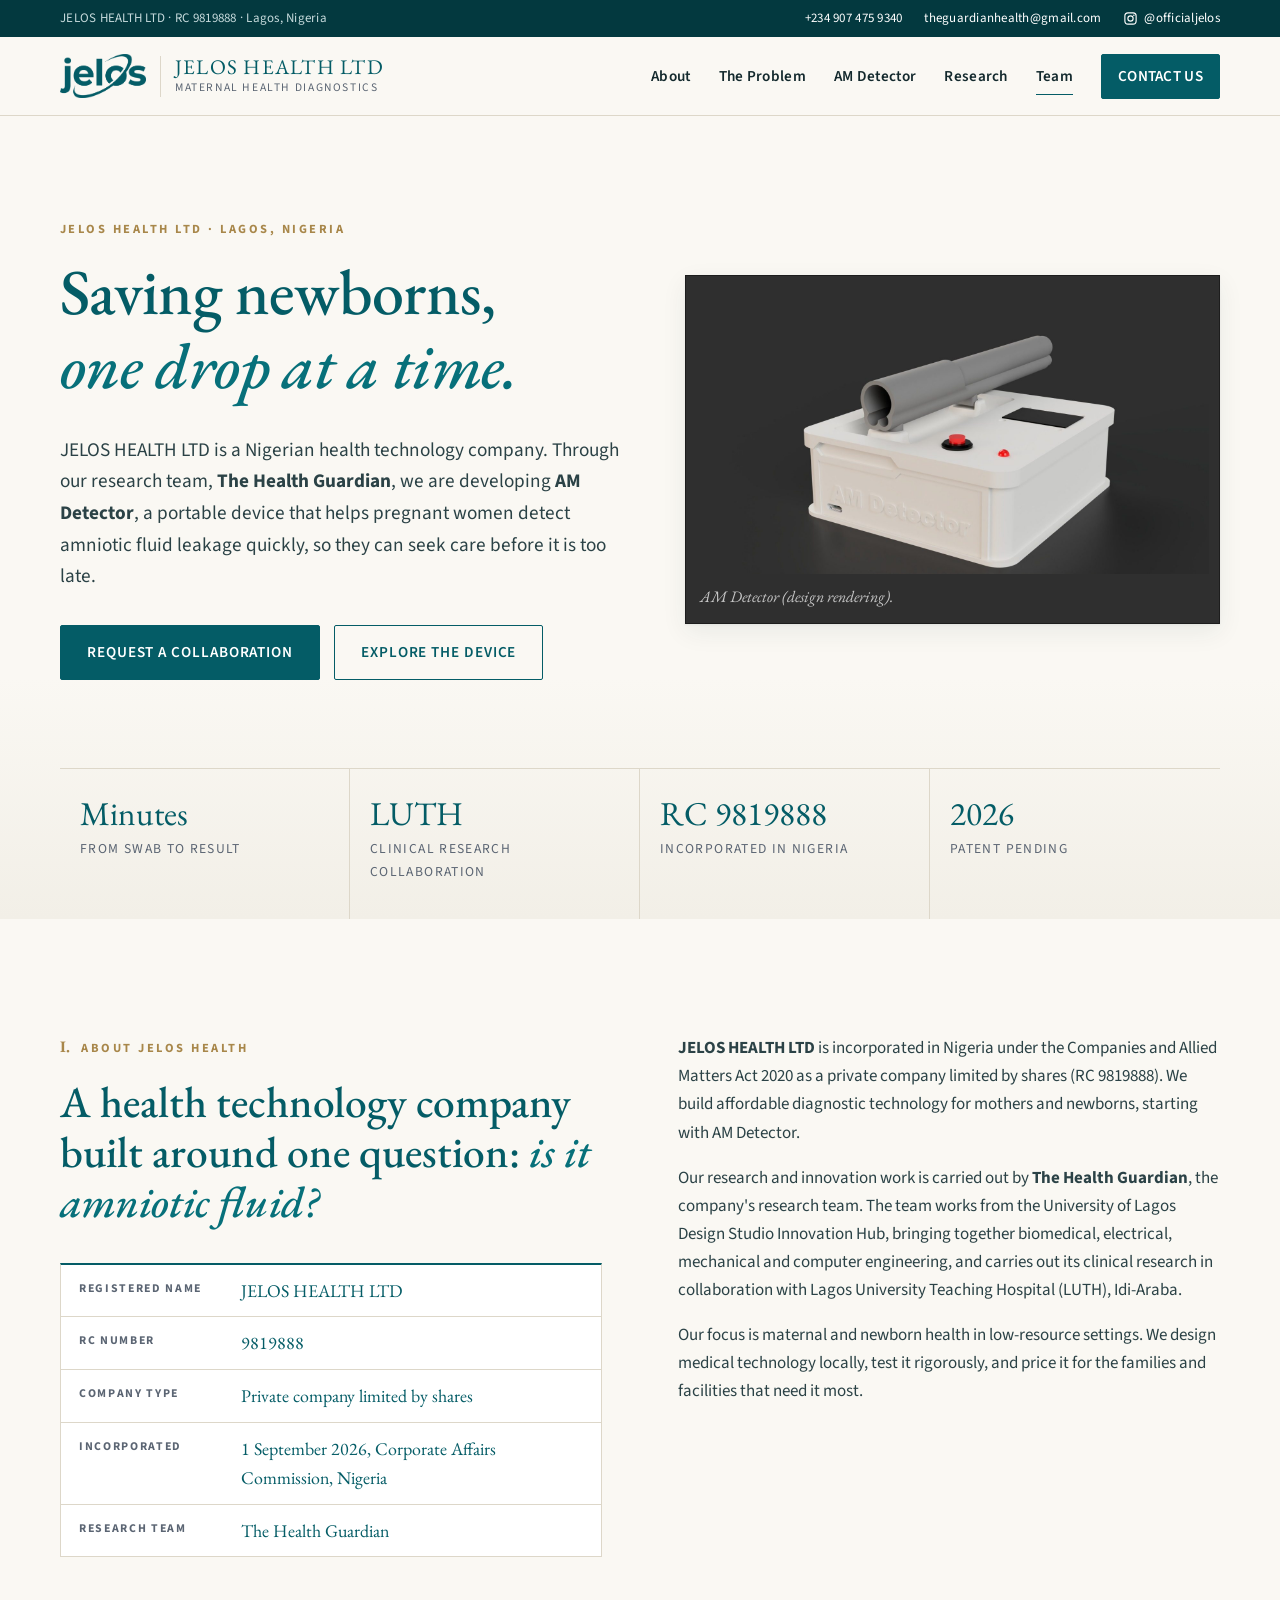
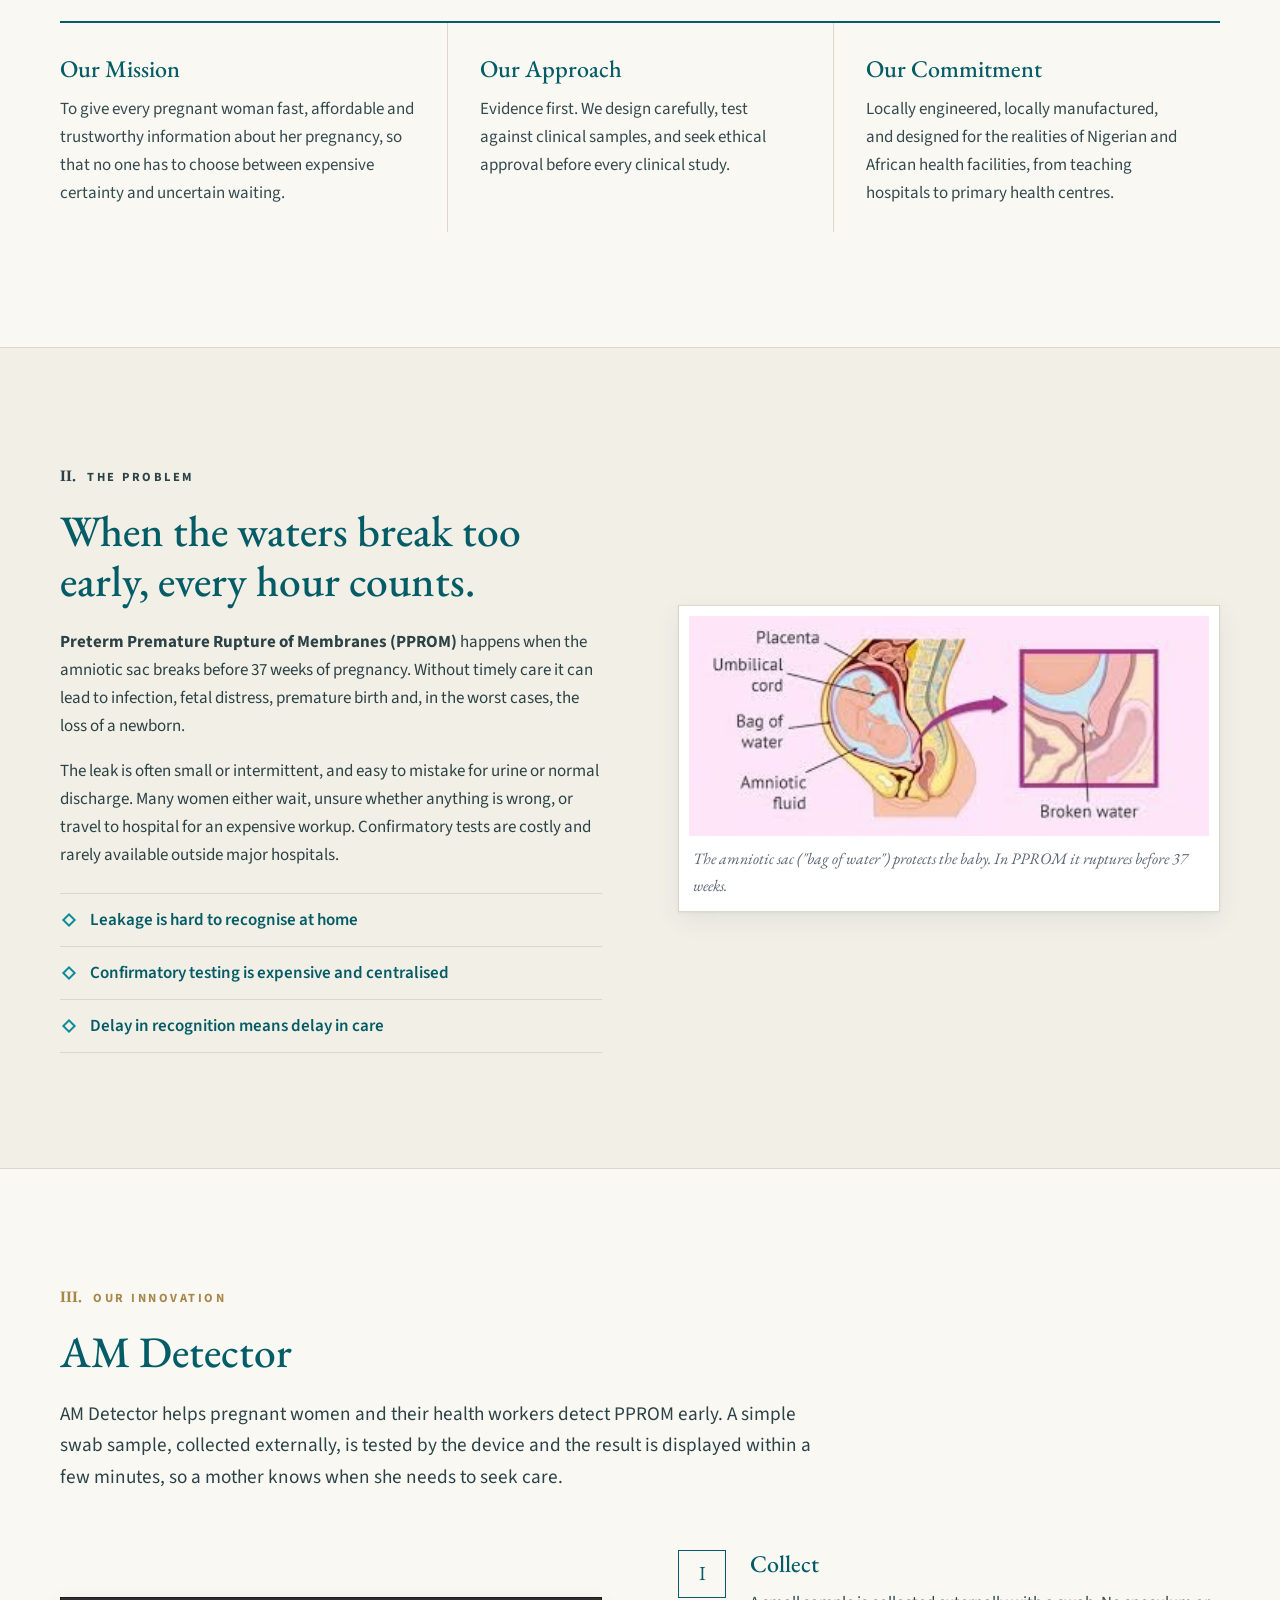
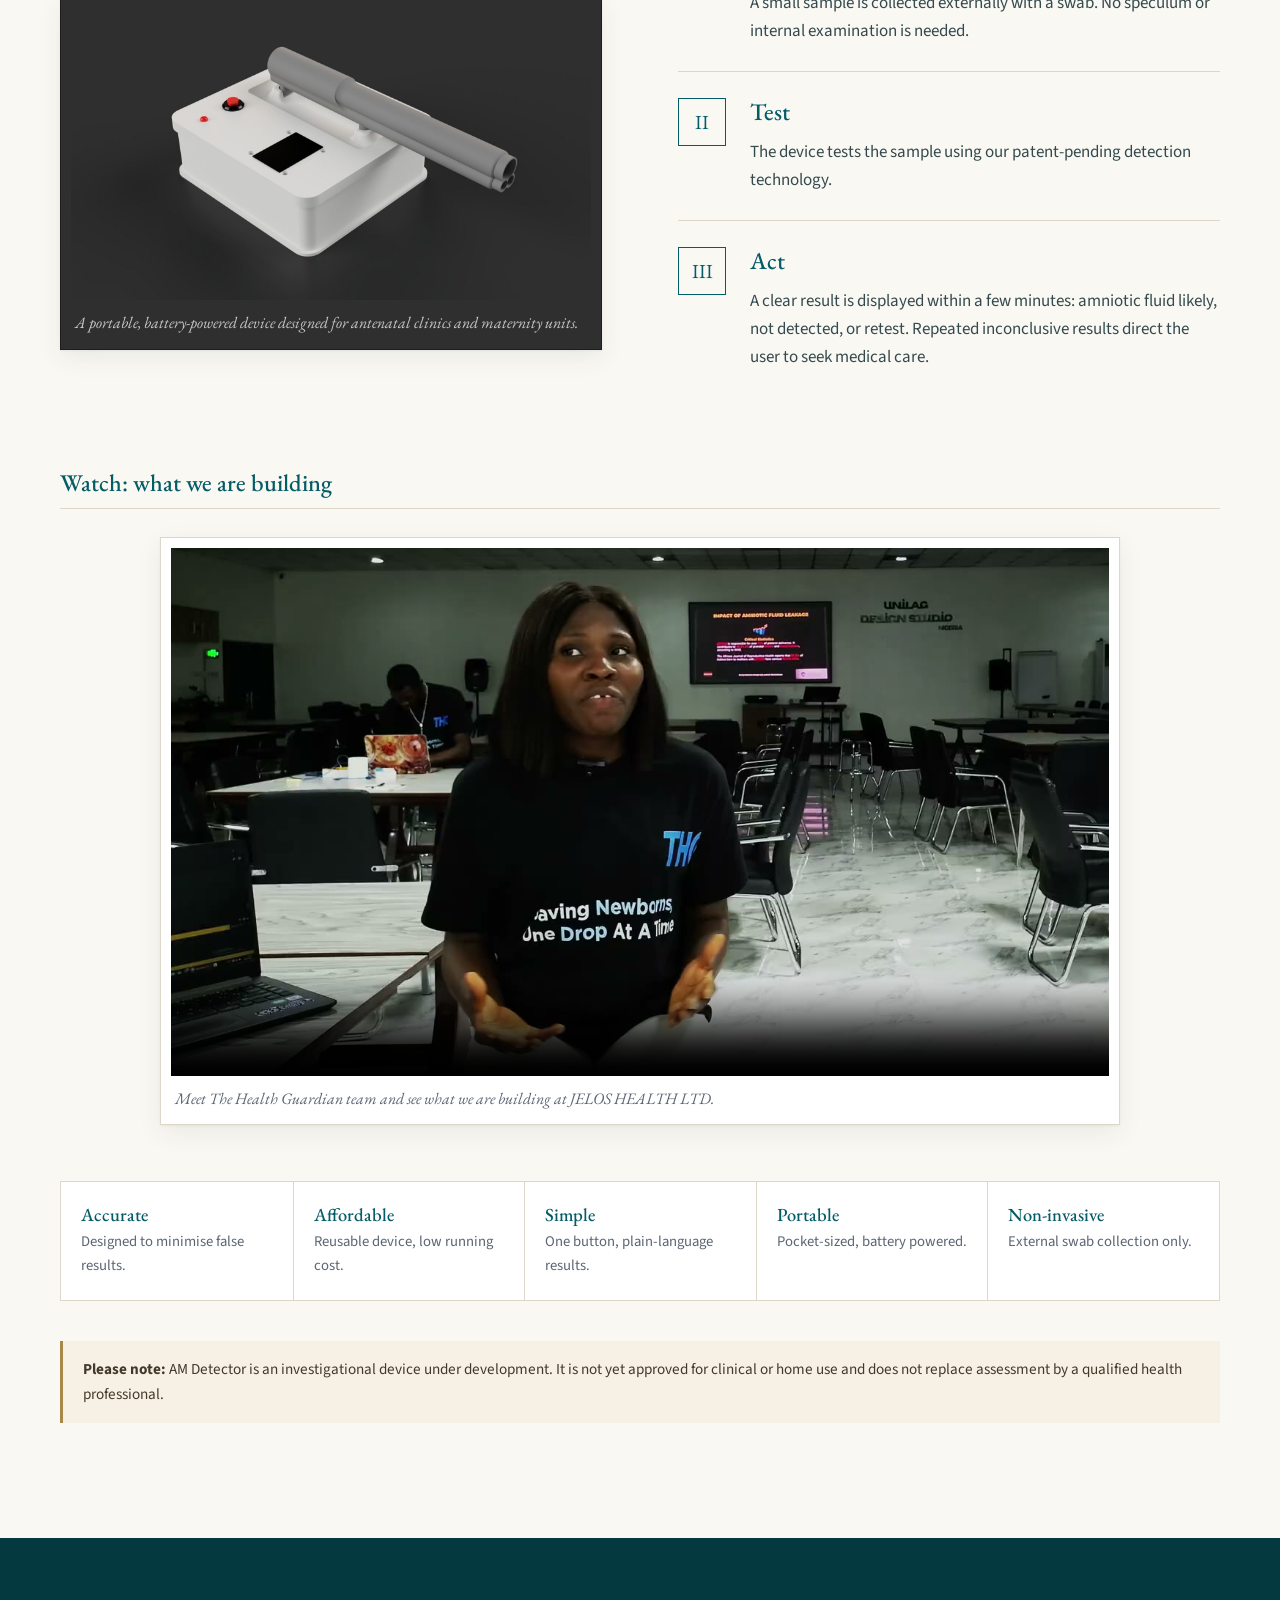
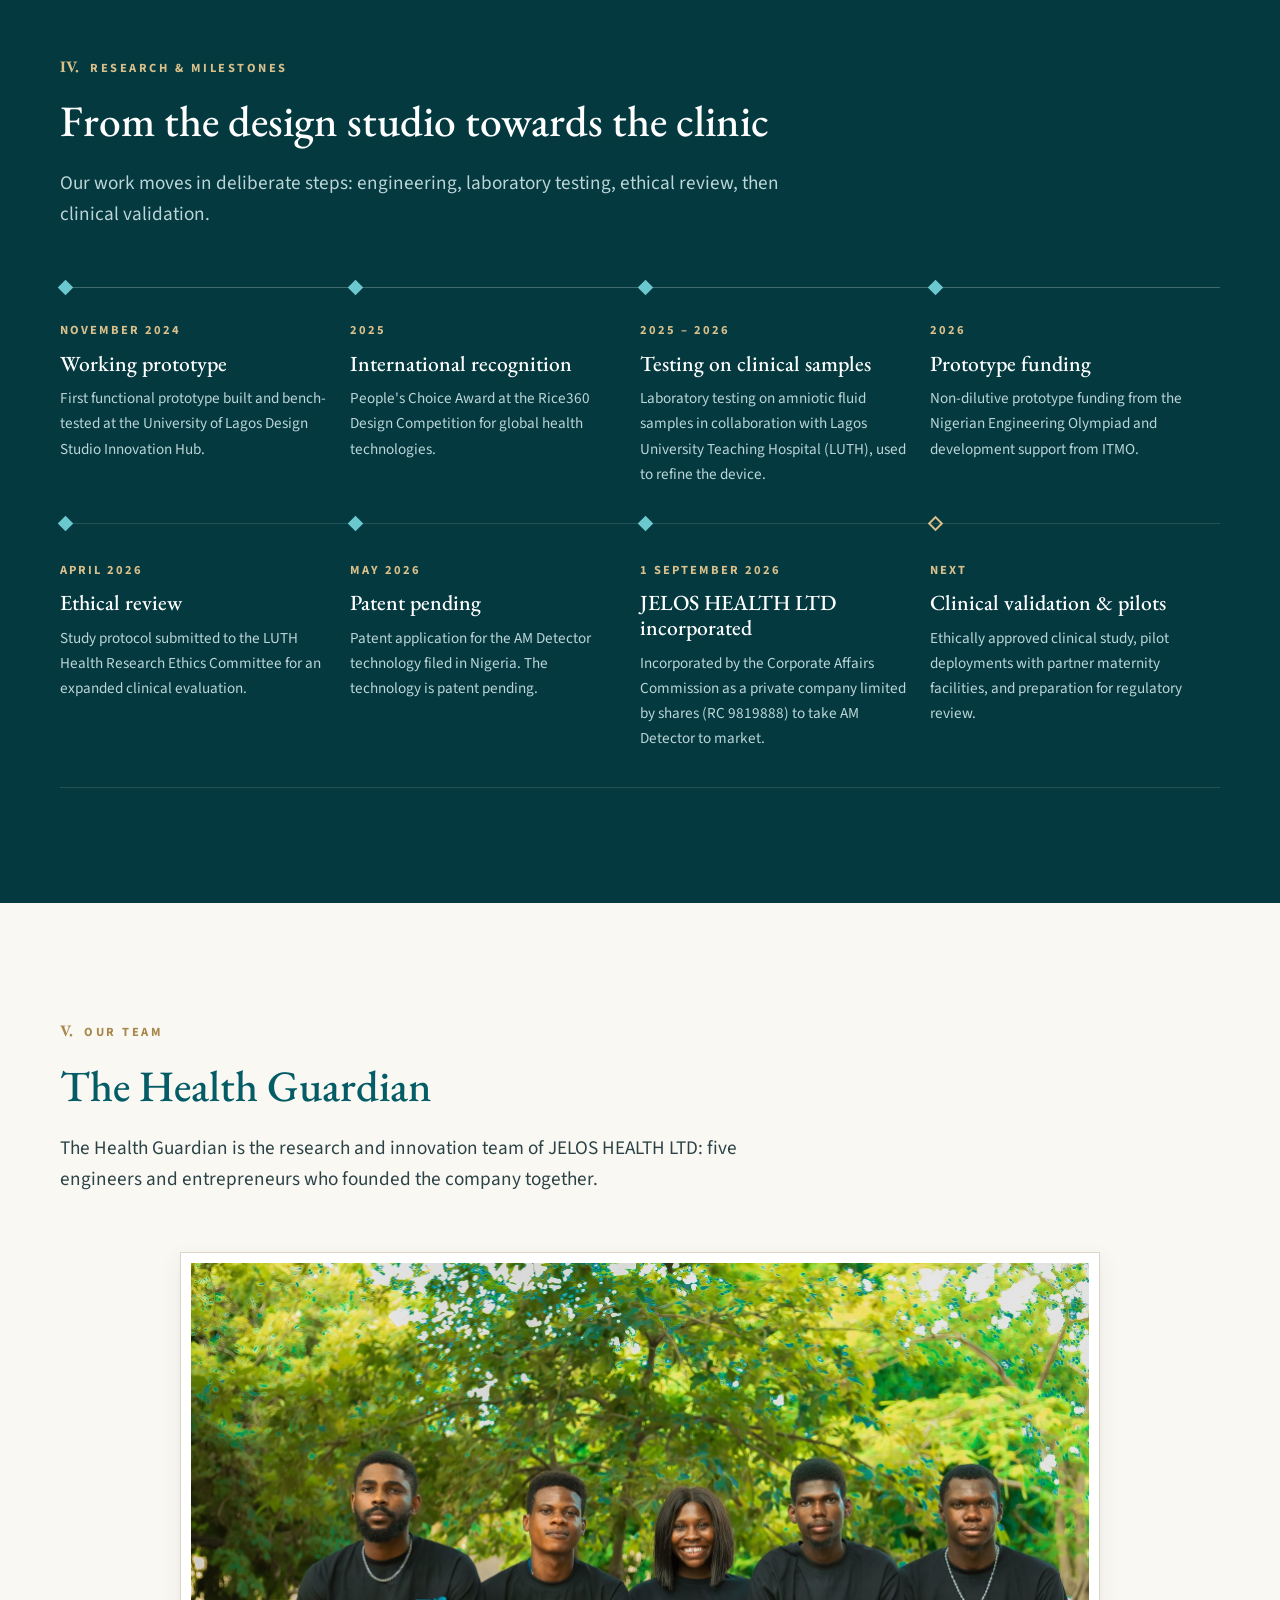
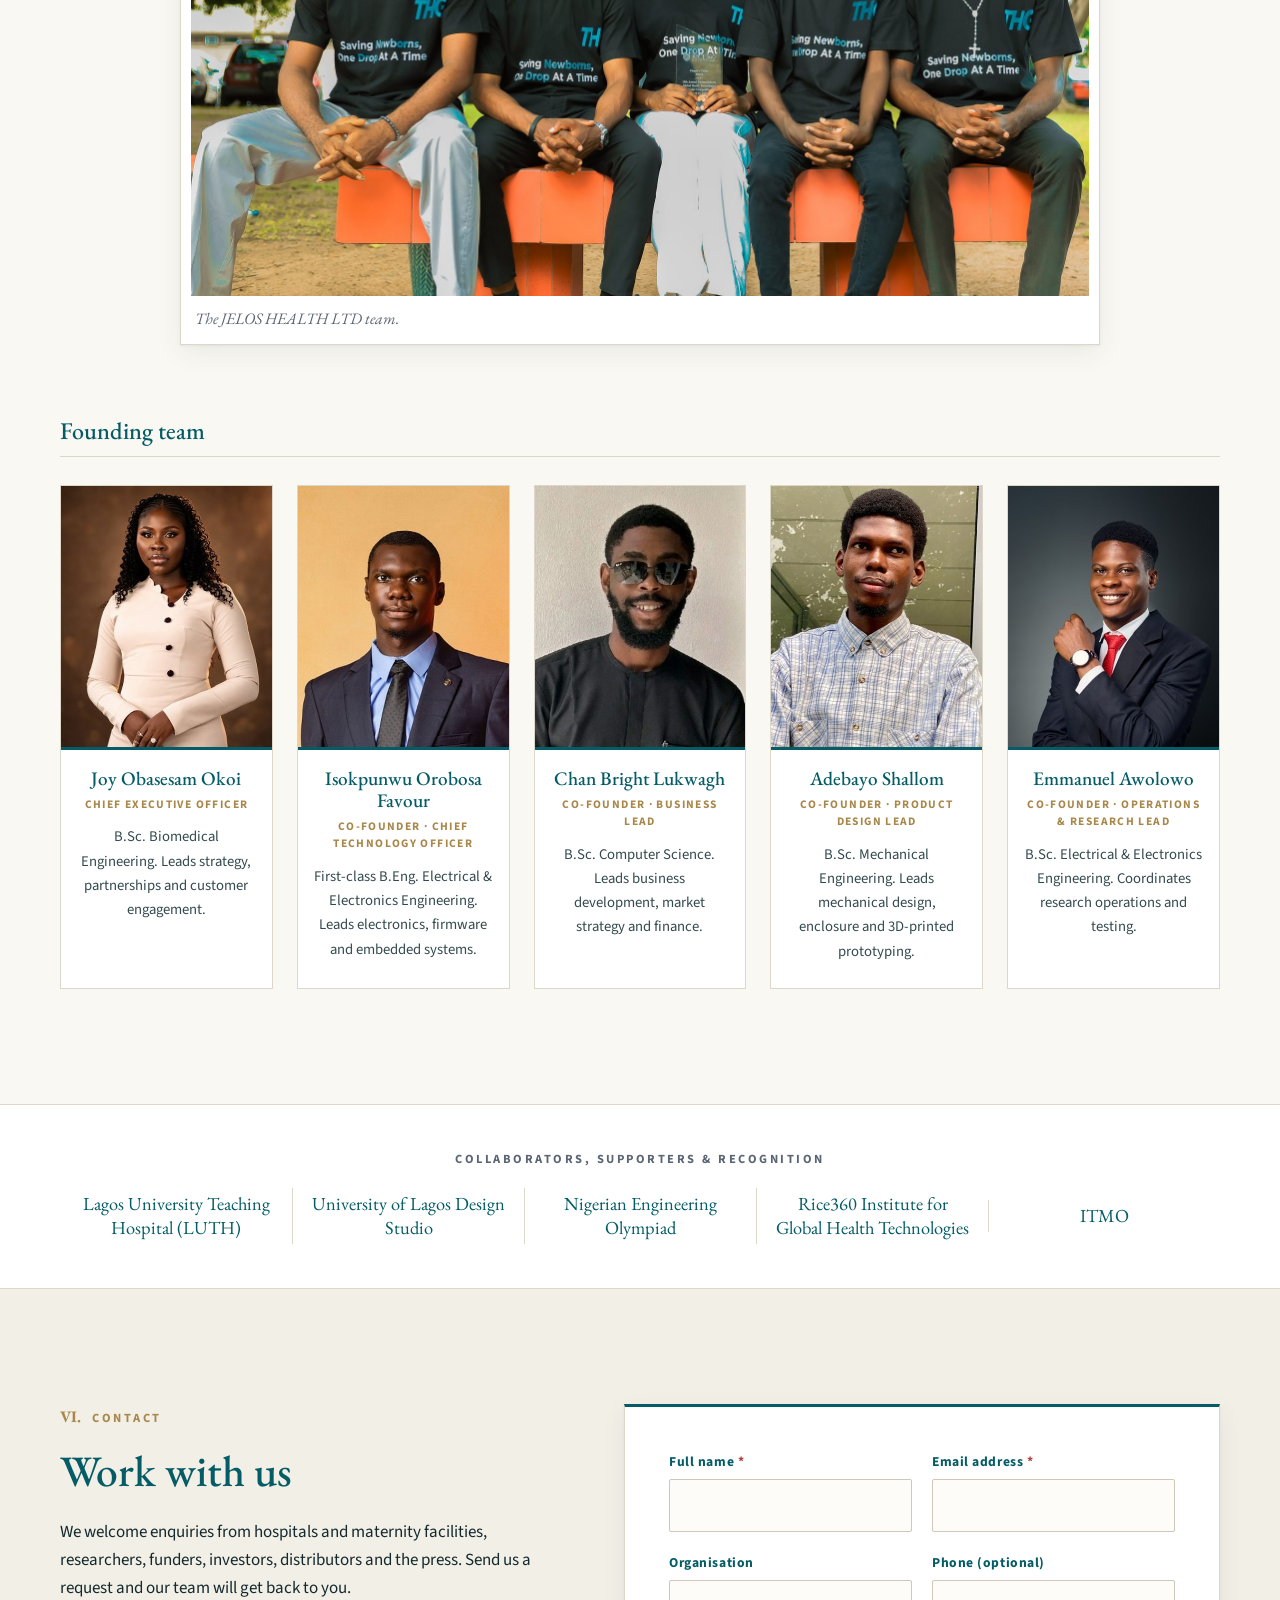
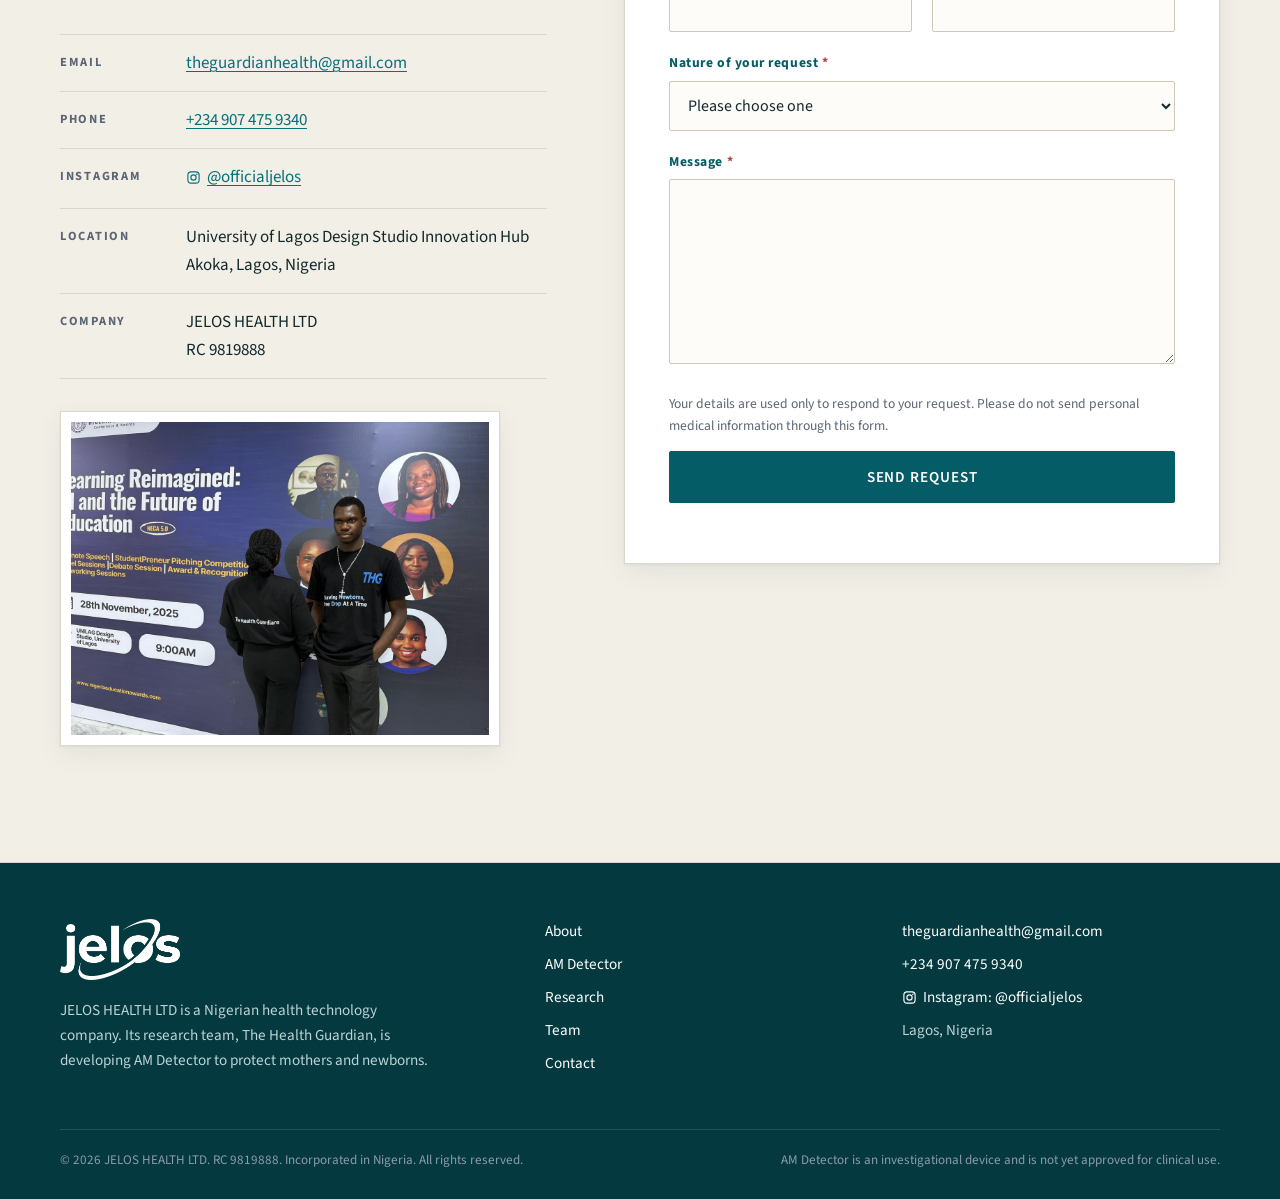
==== index.html @ c3079696 "JELOS HEALTH LTD website" ====
<!DOCTYPE html>
<html lang="en">
<head>
  <meta charset="utf-8">
  <meta name="viewport" content="width=device-width, initial-scale=1">
  <title>JELOS HEALTH LTD | AM Detector: Saving newborns, one drop at a time</title>
  <meta name="description" content="JELOS HEALTH LTD (RC 9819888) is a Nigerian health technology company. Its research team, The Health Guardian, is developing AM Detector, a portable device that helps detect PPROM early.">
  <meta name="theme-color" content="#045c66">
  <link rel="icon" type="image/png" href="assets/favicon.png">
  <link rel="apple-touch-icon" href="assets/favicon.png">

  <meta property="og:type" content="website">
  <meta property="og:site_name" content="JELOS HEALTH LTD">
  <meta property="og:title" content="JELOS HEALTH LTD | AM Detector">
  <meta property="og:description" content="A locally engineered, affordable device that helps detect PPROM early. Saving newborns, one drop at a time.">
  <meta property="og:image" content="assets/og-image.jpg">
  <meta name="twitter:card" content="summary_large_image">
  <link rel="me" href="https://www.instagram.com/officialjelos/">

  <link rel="preconnect" href="https://fonts.googleapis.com">
  <link rel="preconnect" href="https://fonts.gstatic.com" crossorigin>
  <link href="https://fonts.googleapis.com/css2?family=EB+Garamond:ital,wght@0,400;0,500;0,600;1,400&family=Source+Sans+3:wght@400;600;700&display=swap" rel="stylesheet">
  <link rel="stylesheet" href="styles.css">
</head>
<body>
  <a class="skip-link" href="#main">Skip to content</a>

  <div class="topbar">
    <div class="container topbar__inner">
      <span>JELOS HEALTH LTD &middot; RC 9819888 &middot; Lagos, Nigeria</span>
      <span class="topbar__links">
        <a href="tel:+2349074759340">+234 907 475 9340</a>
        <a href="mailto:theguardianhealth@gmail.com">theguardianhealth@gmail.com</a>
        <a class="social" href="https://www.instagram.com/officialjelos/" target="_blank" rel="noopener" aria-label="JELOS HEALTH on Instagram"><svg class="icon" viewBox="0 0 24 24" width="15" height="15" aria-hidden="true" focusable="false"><rect x="3" y="3" width="18" height="18" rx="5" fill="none" stroke="currentColor" stroke-width="1.8"/><circle cx="12" cy="12" r="4.2" fill="none" stroke="currentColor" stroke-width="1.8"/><circle cx="17.4" cy="6.6" r="1.2" fill="currentColor"/></svg><span>@officialjelos</span></a>
      </span>
    </div>
  </div>

  <header class="site-header" id="top">
    <div class="container site-header__inner">
      <a class="brand" href="#top" aria-label="JELOS HEALTH LTD, home">
        <img src="assets/logo-jelos.png" alt="" width="86" height="44">
        <span class="brand__text">
          <span class="brand__name">JELOS HEALTH LTD</span>
          <span class="brand__sub">Maternal Health Diagnostics</span>
        </span>
      </a>
      <button class="nav-toggle" aria-expanded="false" aria-controls="site-nav">
        <span class="nav-toggle__bar"></span><span class="nav-toggle__bar"></span><span class="nav-toggle__bar"></span>
        <span class="visually-hidden">Menu</span>
      </button>
      <nav class="site-nav" id="site-nav" aria-label="Main">
        <a href="#about">About</a>
        <a href="#problem">The Problem</a>
        <a href="#am-detector">AM Detector</a>
        <a href="#research">Research</a>
        <a href="#team">Team</a>
        <a class="btn btn--small" href="#contact">Contact Us</a>
      </nav>
    </div>
  </header>

  <main id="main">
    <!-- Hero -->
    <section class="hero">
      <div class="container hero__inner">
        <div class="hero__text">
          <p class="eyebrow">JELOS HEALTH LTD &middot; Lagos, Nigeria</p>
          <h1>Saving newborns, <em>one drop at a time.</em></h1>
          <p class="lead">JELOS HEALTH LTD is a Nigerian health technology company. Through our research team, <strong>The Health Guardian</strong>, we are developing <strong>AM Detector</strong>, a portable device that helps pregnant women detect amniotic fluid leakage quickly, so they can seek care before it is too late.</p>
          <div class="hero__actions">
            <a class="btn" href="#contact">Request a Collaboration</a>
            <a class="btn btn--ghost" href="#am-detector">Explore the Device</a>
          </div>
        </div>
        <figure class="hero__figure plate">
          <img src="assets/device-front.jpg" alt="Design rendering of the AM Detector device" width="1600" height="900">
          <figcaption>AM Detector (design rendering).</figcaption>
        </figure>
      </div>
      <div class="container">
        <dl class="facts">
          <div><dt>Minutes</dt><dd>From swab to result</dd></div>
          <div><dt>LUTH</dt><dd>Clinical research collaboration</dd></div>
          <div><dt>RC 9819888</dt><dd>Incorporated in Nigeria</dd></div>
          <div><dt>2026</dt><dd>Patent pending</dd></div>
        </dl>
      </div>
    </section>

    <!-- About -->
    <section class="section" id="about">
      <div class="container two-col">
        <div>
          <p class="eyebrow"><span class="num">I.</span> About JELOS HEALTH</p>
          <h2>A health technology company built around one question: <em>is it amniotic fluid?</em></h2>
          <dl class="registration">
            <div><dt>Registered name</dt><dd>JELOS HEALTH LTD</dd></div>
            <div><dt>RC number</dt><dd>9819888</dd></div>
            <div><dt>Company type</dt><dd>Private company limited by shares</dd></div>
            <div><dt>Incorporated</dt><dd>1 September 2026, Corporate Affairs Commission, Nigeria</dd></div>
            <div><dt>Research team</dt><dd>The Health Guardian</dd></div>
          </dl>
        </div>
        <div class="prose">
          <p><strong>JELOS HEALTH LTD</strong> is incorporated in Nigeria under the Companies and Allied Matters Act 2020 as a private company limited by shares (RC 9819888). We build affordable diagnostic technology for mothers and newborns, starting with AM Detector.</p>
          <p>Our research and innovation work is carried out by <strong>The Health Guardian</strong>, the company's research team. The team works from the University of Lagos Design Studio Innovation Hub, bringing together biomedical, electrical, mechanical and computer engineering, and carries out its clinical research in collaboration with Lagos University Teaching Hospital (LUTH), Idi-Araba.</p>
          <p>Our focus is maternal and newborn health in low-resource settings. We design medical technology locally, test it rigorously, and price it for the families and facilities that need it most.</p>
        </div>
      </div>
      <div class="container">
        <div class="pillars">
          <article>
            <h3>Our Mission</h3>
            <p>To give every pregnant woman fast, affordable and trustworthy information about her pregnancy, so that no one has to choose between expensive certainty and uncertain waiting.</p>
          </article>
          <article>
            <h3>Our Approach</h3>
            <p>Evidence first. We design carefully, test against clinical samples, and seek ethical approval before every clinical study.</p>
          </article>
          <article>
            <h3>Our Commitment</h3>
            <p>Locally engineered, locally manufactured, and designed for the realities of Nigerian and African health facilities, from teaching hospitals to primary health centres.</p>
          </article>
        </div>
      </div>
    </section>

    <!-- Problem -->
    <section class="section section--tinted" id="problem">
      <div class="container two-col two-col--center">
        <div class="prose">
          <p class="eyebrow"><span class="num">II.</span> The Problem</p>
          <h2>When the waters break too early, every hour counts.</h2>
          <p><strong>Preterm Premature Rupture of Membranes (PPROM)</strong> happens when the amniotic sac breaks before 37 weeks of pregnancy. Without timely care it can lead to infection, fetal distress, premature birth and, in the worst cases, the loss of a newborn.</p>
          <p>The leak is often small or intermittent, and easy to mistake for urine or normal discharge. Many women either wait, unsure whether anything is wrong, or travel to hospital for an expensive workup. Confirmatory tests are costly and rarely available outside major hospitals.</p>
          <ul class="checklist">
            <li>Leakage is hard to recognise at home</li>
            <li>Confirmatory testing is expensive and centralised</li>
            <li>Delay in recognition means delay in care</li>
          </ul>
        </div>
        <figure class="diagram plate plate--light">
          <img src="assets/pprom-diagram.jpg" alt="Diagram of a pregnancy showing the placenta, umbilical cord, bag of water and amniotic fluid, and a close-up of a broken bag of water" width="344" height="146">
          <figcaption>The amniotic sac ("bag of water") protects the baby. In PPROM it ruptures before 37 weeks.</figcaption>
        </figure>
      </div>
    </section>

    <!-- Solution -->
    <section class="section" id="am-detector">
      <div class="container">
        <div class="section-head">
          <p class="eyebrow"><span class="num">III.</span> Our Innovation</p>
          <h2>AM Detector</h2>
          <p class="lead">AM Detector helps pregnant women and their health workers detect PPROM early. A simple swab sample, collected externally, is tested by the device and the result is displayed within a few minutes, so a mother knows when she needs to seek care.</p>
        </div>

        <div class="two-col two-col--center">
          <figure class="plate">
            <img src="assets/device-angle.jpg" alt="AM Detector device shown from the side" width="1600" height="900" loading="lazy">
            <figcaption>A portable, battery-powered device designed for antenatal clinics and maternity units.</figcaption>
          </figure>
          <ol class="steps">
            <li>
              <h3>Collect</h3>
              <p>A small sample is collected externally with a swab. No speculum or internal examination is needed.</p>
            </li>
            <li>
              <h3>Test</h3>
              <p>The device tests the sample using our patent-pending detection technology.</p>
            </li>
            <li>
              <h3>Act</h3>
              <p>A clear result is displayed within a few minutes: amniotic fluid likely, not detected, or retest. Repeated inconclusive results direct the user to seek medical care.</p>
            </li>
          </ol>
        </div>

        <h3 class="subhead">Watch: what we are building</h3>
        <figure class="video plate plate--light">
          <div class="video__frame">
            <video controls preload="none" playsinline poster="assets/video/am-detector-poster.jpg">
              <source src="assets/video/am-detector.mp4" type="video/mp4">
              Your browser cannot play this video. <a href="assets/video/am-detector.mp4">Download the video</a>.
            </video>
          </div>
          <figcaption>Meet The Health Guardian team and see what we are building at JELOS HEALTH LTD.</figcaption>
        </figure>

        <div class="principles">
          <div><h4>Accurate</h4><p>Designed to minimise false results.</p></div>
          <div><h4>Affordable</h4><p>Reusable device, low running cost.</p></div>
          <div><h4>Simple</h4><p>One button, plain-language results.</p></div>
          <div><h4>Portable</h4><p>Pocket-sized, battery powered.</p></div>
          <div><h4>Non-invasive</h4><p>External swab collection only.</p></div>
        </div>

        <p class="notice"><strong>Please note:</strong> AM Detector is an investigational device under development. It is not yet approved for clinical or home use and does not replace assessment by a qualified health professional.</p>
      </div>
    </section>

    <!-- Research -->
    <section class="section section--brand" id="research">
      <div class="container">
        <div class="section-head section-head--light">
          <p class="eyebrow"><span class="num">IV.</span> Research &amp; Milestones</p>
          <h2>From the design studio towards the clinic</h2>
          <p class="lead">Our work moves in deliberate steps: engineering, laboratory testing, ethical review, then clinical validation.</p>
        </div>
        <ol class="timeline">
          <li>
            <span class="timeline__date">November 2024</span>
            <h3>Working prototype</h3>
            <p>First functional prototype built and bench-tested at the University of Lagos Design Studio Innovation Hub.</p>
          </li>
          <li>
            <span class="timeline__date">2025</span>
            <h3>International recognition</h3>
            <p>People's Choice Award at the Rice360 Design Competition for global health technologies.</p>
          </li>
          <li>
            <span class="timeline__date">2025 &ndash; 2026</span>
            <h3>Testing on clinical samples</h3>
            <p>Laboratory testing on amniotic fluid samples in collaboration with Lagos University Teaching Hospital (LUTH), used to refine the device.</p>
          </li>
          <li>
            <span class="timeline__date">2026</span>
            <h3>Prototype funding</h3>
            <p>Non-dilutive prototype funding from the Nigerian Engineering Olympiad and development support from ITMO.</p>
          </li>
          <li>
            <span class="timeline__date">April 2026</span>
            <h3>Ethical review</h3>
            <p>Study protocol submitted to the LUTH Health Research Ethics Committee for an expanded clinical evaluation.</p>
          </li>
          <li>
            <span class="timeline__date">May 2026</span>
            <h3>Patent pending</h3>
            <p>Patent application for the AM Detector technology filed in Nigeria. The technology is patent pending.</p>
          </li>
          <li>
            <span class="timeline__date">1 September 2026</span>
            <h3>JELOS HEALTH LTD incorporated</h3>
            <p>Incorporated by the Corporate Affairs Commission as a private company limited by shares (RC 9819888) to take AM Detector to market.</p>
          </li>
          <li class="timeline__next">
            <span class="timeline__date">Next</span>
            <h3>Clinical validation &amp; pilots</h3>
            <p>Ethically approved clinical study, pilot deployments with partner maternity facilities, and preparation for regulatory review.</p>
          </li>
        </ol>
      </div>
    </section>

    <!-- Team -->
    <section class="section" id="team">
      <div class="container">
        <div class="section-head">
          <p class="eyebrow"><span class="num">V.</span> Our Team</p>
          <h2>The Health Guardian</h2>
          <p class="lead">The Health Guardian is the research and innovation team of JELOS HEALTH LTD: five engineers and entrepreneurs who founded the company together.</p>
        </div>

        <figure class="team-photo plate plate--light">
          <img src="assets/team.jpg" alt="The five members of the JELOS HEALTH LTD team seated together outdoors in matching team shirts" width="1800" height="1268" loading="lazy">
          <figcaption>The JELOS HEALTH LTD team.</figcaption>
        </figure>

        <h3 class="subhead">Founding team</h3>
        <div class="people">
          <article class="person">
            <img class="person__photo" src="assets/team/joy-okoi.jpg" alt="Portrait of Joy Obasesam Okoi" width="400" height="500" loading="lazy">
            <h4>Joy Obasesam Okoi</h4>
            <p class="person__role">Chief Executive Officer</p>
            <p>B.Sc. Biomedical Engineering. Leads strategy, partnerships and customer engagement.</p>
          </article>
          <article class="person">
            <img class="person__photo" src="assets/team/orobosa-isokpunwu.jpg" alt="Portrait of Isokpunwu Orobosa Favour" width="400" height="500" loading="lazy">
            <h4>Isokpunwu Orobosa Favour</h4>
            <p class="person__role">Co-founder &middot; Chief Technology Officer</p>
            <p>First-class B.Eng. Electrical &amp; Electronics Engineering. Leads electronics, firmware and embedded systems.</p>
          </article>
          <article class="person">
            <img class="person__photo" src="assets/team/chan-lukwagh.jpg" alt="Portrait of Chan Bright Lukwagh" width="400" height="500" loading="lazy">
            <h4>Chan Bright Lukwagh</h4>
            <p class="person__role">Co-founder &middot; Business Lead</p>
            <p>B.Sc. Computer Science. Leads business development, market strategy and finance.</p>
          </article>
          <article class="person">
            <img class="person__photo" src="assets/team/adebayo-shallom.jpg" alt="Portrait of Adebayo Shallom" width="400" height="500" loading="lazy">
            <h4>Adebayo Shallom</h4>
            <p class="person__role">Co-founder &middot; Product Design Lead</p>
            <p>B.Sc. Mechanical Engineering. Leads mechanical design, enclosure and 3D-printed prototyping.</p>
          </article>
          <article class="person">
            <img class="person__photo" src="assets/team/emmanuel-awolowo.jpg" alt="Portrait of Emmanuel Awolowo" width="400" height="500" loading="lazy">
            <h4>Emmanuel Awolowo</h4>
            <p class="person__role">Co-founder &middot; Operations &amp; Research Lead</p>
            <p>B.Sc. Electrical &amp; Electronics Engineering. Coordinates research operations and testing.</p>
          </article>
        </div>
      </div>
    </section>

    <!-- Support -->
    <section class="support" aria-label="Collaborators, supporters and recognition">
      <div class="container">
        <p class="support__label">Collaborators, supporters &amp; recognition</p>
        <ul class="support__list">
          <li>Lagos University Teaching Hospital (LUTH)</li>
          <li>University of Lagos Design Studio</li>
          <li>Nigerian Engineering Olympiad</li>
          <li>Rice360 Institute for Global Health Technologies</li>
          <li>ITMO</li>
        </ul>
      </div>
    </section>

    <!-- Contact -->
    <section class="section section--tinted" id="contact">
      <div class="container contact">
        <div class="contact__intro">
          <p class="eyebrow"><span class="num">VI.</span> Contact</p>
          <h2>Work with us</h2>
          <p>We welcome enquiries from hospitals and maternity facilities, researchers, funders, investors, distributors and the press. Send us a request and our team will get back to you.</p>
          <dl class="contact__details">
            <div>
              <dt>Email</dt>
              <dd><a href="mailto:theguardianhealth@gmail.com">theguardianhealth@gmail.com</a></dd>
            </div>
            <div>
              <dt>Phone</dt>
              <dd><a href="tel:+2349074759340">+234 907 475 9340</a></dd>
            </div>
            <div>
              <dt>Instagram</dt>
              <dd><a class="social" href="https://www.instagram.com/officialjelos/" target="_blank" rel="noopener"><svg class="icon" viewBox="0 0 24 24" width="15" height="15" aria-hidden="true" focusable="false"><rect x="3" y="3" width="18" height="18" rx="5" fill="none" stroke="currentColor" stroke-width="1.8"/><circle cx="12" cy="12" r="4.2" fill="none" stroke="currentColor" stroke-width="1.8"/><circle cx="17.4" cy="6.6" r="1.2" fill="currentColor"/></svg><span>@officialjelos</span></a></dd>
            </div>
            <div>
              <dt>Location</dt>
              <dd>University of Lagos Design Studio Innovation Hub<br>Akoka, Lagos, Nigeria</dd>
            </div>
            <div>
              <dt>Company</dt>
              <dd>JELOS HEALTH LTD<br>RC 9819888</dd>
            </div>
          </dl>
          <figure class="plate plate--light contact__photo">
            <img src="assets/team-event.jpg" alt="Two members of The Health Guardian team at a University of Lagos event" width="1200" height="900" loading="lazy">
          </figure>
        </div>

        <form class="form" id="contact-form" action="https://formsubmit.co/theguardianhealth@gmail.com" method="POST" novalidate>
          <input type="hidden" name="_subject" value="New request from the JELOS HEALTH LTD website">
          <input type="hidden" name="_template" value="table">
          <input type="hidden" name="_next" value="">
          <input type="text" name="_honey" class="visually-hidden" tabindex="-1" autocomplete="off" aria-hidden="true">

          <div class="form__row">
            <div class="field">
              <label for="name">Full name <span aria-hidden="true">*</span></label>
              <input id="name" name="name" type="text" autocomplete="name" required>
            </div>
            <div class="field">
              <label for="email">Email address <span aria-hidden="true">*</span></label>
              <input id="email" name="email" type="email" autocomplete="email" required>
            </div>
          </div>
          <div class="form__row">
            <div class="field">
              <label for="organisation">Organisation</label>
              <input id="organisation" name="organisation" type="text" autocomplete="organization">
            </div>
            <div class="field">
              <label for="phone">Phone (optional)</label>
              <input id="phone" name="phone" type="tel" autocomplete="tel">
            </div>
          </div>
          <div class="field">
            <label for="request_type">Nature of your request <span aria-hidden="true">*</span></label>
            <select id="request_type" name="request_type" required>
              <option value="" selected disabled>Please choose one</option>
              <option>Clinical or research collaboration</option>
              <option>Pilot at a hospital or maternity facility</option>
              <option>Funding, grant or investment</option>
              <option>Distribution or partnership</option>
              <option>Media or speaking request</option>
              <option>General enquiry</option>
            </select>
          </div>
          <div class="field">
            <label for="message">Message <span aria-hidden="true">*</span></label>
            <textarea id="message" name="message" rows="6" required></textarea>
          </div>
          <p class="form__fineprint">Your details are used only to respond to your request. Please do not send personal medical information through this form.</p>
          <button class="btn btn--block" type="submit">Send Request</button>
          <p class="form__status" id="form-status" role="status" aria-live="polite"></p>
        </form>
      </div>
    </section>
  </main>

  <footer class="site-footer">
    <div class="container site-footer__inner">
      <div class="site-footer__brand">
        <img src="assets/logo-jelos-white.png" alt="JELOS HEALTH LTD" width="120" height="61">
        <p>JELOS HEALTH LTD is a Nigerian health technology company. Its research team, The Health Guardian, is developing AM Detector to protect mothers and newborns.</p>
      </div>
      <nav class="site-footer__nav" aria-label="Footer">
        <a href="#about">About</a>
        <a href="#am-detector">AM Detector</a>
        <a href="#research">Research</a>
        <a href="#team">Team</a>
        <a href="#contact">Contact</a>
      </nav>
      <div class="site-footer__contact">
        <a href="mailto:theguardianhealth@gmail.com">theguardianhealth@gmail.com</a>
        <a href="tel:+2349074759340">+234 907 475 9340</a>
        <a class="social" href="https://www.instagram.com/officialjelos/" target="_blank" rel="noopener"><svg class="icon" viewBox="0 0 24 24" width="15" height="15" aria-hidden="true" focusable="false"><rect x="3" y="3" width="18" height="18" rx="5" fill="none" stroke="currentColor" stroke-width="1.8"/><circle cx="12" cy="12" r="4.2" fill="none" stroke="currentColor" stroke-width="1.8"/><circle cx="17.4" cy="6.6" r="1.2" fill="currentColor"/></svg><span>Instagram: @officialjelos</span></a>
        <span>Lagos, Nigeria</span>
      </div>
    </div>
    <div class="container site-footer__legal">
      <span>&copy; <span id="year">2026</span> JELOS HEALTH LTD. RC 9819888. Incorporated in Nigeria. All rights reserved.</span>
      <span>AM Detector is an investigational device and is not yet approved for clinical use.</span>
    </div>
  </footer>

  <script src="main.js" defer></script>
</body>
</html>
---- styles.css ----
/* JELOS HEALTH LTD: classic, professional theme (teal from the official JELOS logo) */
:root {
  --ink: #13292d;
  --brand: #045c66;         /* JELOS logo teal */
  --brand-deep: #03393f;
  --accent: #0e8c97;
  --accent-dark: #07707a;
  --accent-light: #6cc8cf;
  --ivory: #faf8f3;
  --paper: #ffffff;
  --tint: #f2efe7;
  --rule: #ddd7c9;
  --muted: #5b6573;
  --gold: #a8874a;
  --serif: "EB Garamond", Georgia, "Times New Roman", serif;
  --sans: "Source Sans 3", "Segoe UI", Helvetica, Arial, sans-serif;
  --radius: 2px;
  --shadow: 0 1px 2px rgba(3, 57, 63, .06), 0 8px 24px rgba(3, 57, 63, .07);
}

*, *::before, *::after { box-sizing: border-box; }
html { scroll-behavior: smooth; scroll-padding-top: 96px; }
body {
  margin: 0;
  font-family: var(--sans);
  font-size: 1.0625rem;
  line-height: 1.65;
  color: var(--ink);
  background: var(--ivory);
  -webkit-font-smoothing: antialiased;
}
img { max-width: 100%; height: auto; display: block; }
a { color: var(--accent-dark); text-decoration-thickness: 1px; text-underline-offset: 3px; }
a:hover { color: var(--brand); }
h1, h2, h3, h4 { font-family: var(--serif); font-weight: 500; color: var(--brand); line-height: 1.15; margin: 0 0 .5em; }
h1 { font-size: clamp(2.6rem, 5vw, 4rem); letter-spacing: -.01em; }
h2 { font-size: clamp(2rem, 3.4vw, 2.75rem); }
h3 { font-size: 1.5rem; }
h4 { font-size: 1.25rem; }
h1 em, h2 em { color: var(--accent-dark); font-style: italic; }
p { margin: 0 0 1em; }

.container { width: min(1160px, 100% - 48px); margin-inline: auto; }
.visually-hidden { position: absolute !important; width: 1px; height: 1px; overflow: hidden; clip: rect(0 0 0 0); white-space: nowrap; }
.skip-link { position: absolute; left: -999px; top: 8px; background: var(--brand); color: #fff; padding: 8px 14px; z-index: 100; }
.skip-link:focus { left: 8px; }
:focus-visible { outline: 2px solid var(--accent); outline-offset: 3px; }

.social { display: inline-flex; align-items: center; gap: 6px; }
.icon { flex: none; }

/* Top bar & header */
.topbar { background: var(--brand-deep); color: #c6dadc; font-size: .8125rem; letter-spacing: .02em; }
.topbar__inner { display: flex; justify-content: space-between; gap: 16px; padding: 8px 0; }
.topbar a { color: #fff; text-decoration: none; }
.topbar__links { display: flex; gap: 22px; }
.topbar a:hover { text-decoration: underline; color: #fff; }

.site-header { position: sticky; top: 0; z-index: 50; background: rgba(250, 248, 243, .97); border-bottom: 1px solid var(--rule); transition: box-shadow .2s; }
.site-header.is-scrolled { box-shadow: 0 4px 18px rgba(3, 57, 63, .08); }
.site-header__inner { display: flex; align-items: center; justify-content: space-between; min-height: 78px; gap: 24px; }
.brand { display: flex; align-items: center; gap: 14px; text-decoration: none; }
.brand img { height: 44px; width: auto; }
.brand__text { display: flex; flex-direction: column; border-left: 1px solid var(--rule); padding-left: 14px; }
.brand__name { font-family: var(--serif); font-size: 1.3rem; letter-spacing: .06em; color: var(--brand); line-height: 1.1; }
.brand__sub { font-size: .72rem; letter-spacing: .14em; text-transform: uppercase; color: var(--muted); }

.site-nav { display: flex; align-items: center; gap: 28px; }
.site-nav a { color: var(--ink); text-decoration: none; font-size: .95rem; font-weight: 600; letter-spacing: .02em; position: relative; }
.site-nav a:not(.btn)::after { content: ""; position: absolute; left: 0; right: 0; bottom: -6px; height: 1px; background: var(--brand); transform: scaleX(0); transition: transform .2s; }
.site-nav a:not(.btn):hover::after, .site-nav a.is-active::after { transform: scaleX(1); }
.nav-toggle { display: none; background: none; border: 1px solid var(--rule); padding: 10px 9px; cursor: pointer; }
.nav-toggle__bar { display: block; width: 22px; height: 2px; background: var(--brand); margin: 4px 0; }

/* Buttons */
.btn {
  display: inline-block; font-family: var(--sans); font-weight: 600; font-size: .95rem; letter-spacing: .06em; text-transform: uppercase;
  color: #fff !important; background: var(--brand); border: 1px solid var(--brand); border-radius: var(--radius);
  padding: 14px 26px; text-decoration: none; cursor: pointer; transition: background .2s, color .2s, border-color .2s;
}
.btn:hover { background: var(--accent-dark); border-color: var(--accent-dark); }
.btn--ghost { background: transparent; color: var(--brand) !important; }
.btn--ghost:hover { background: var(--brand); color: #fff !important; border-color: var(--brand); }
.btn--small { padding: 9px 16px; font-size: .8rem; }
.btn--block { width: 100%; }
.btn[disabled] { opacity: .6; cursor: progress; }

/* Shared */
.eyebrow { font-size: .78rem; font-weight: 700; letter-spacing: .2em; text-transform: uppercase; color: var(--gold); margin-bottom: 1rem; }
.eyebrow .num { font-family: var(--serif); font-size: 1rem; letter-spacing: 0; margin-right: 6px; }
.lead { font-size: 1.2rem; color: #2b4246; }
.section { padding: clamp(72px, 9vw, 120px) 0; }
.section--tinted { background: var(--tint); border-block: 1px solid var(--rule); }
.section-head { max-width: 760px; margin-bottom: 56px; }
.subhead { margin: 72px 0 28px; padding-bottom: 12px; border-bottom: 1px solid var(--rule); }
.two-col { display: grid; grid-template-columns: 1fr 1fr; gap: clamp(32px, 6vw, 80px); align-items: start; }
.two-col--center { align-items: center; }
.prose p { color: #2b4246; }

.plate { margin: 0; background: #2f2f2f; padding: 10px; border: 1px solid #1d1d1d; box-shadow: var(--shadow); }
.plate--light { background: var(--paper); border-color: var(--rule); }
.plate figcaption { font-size: .85rem; color: #c7c7c7; padding: 10px 4px 2px; font-style: italic; font-family: var(--serif); font-size: 1rem; }
.plate--light figcaption { color: var(--muted); }

/* Hero */
.hero { padding: clamp(56px, 8vw, 104px) 0 0; background: linear-gradient(180deg, var(--ivory) 0%, var(--ivory) 70%, var(--tint) 100%); }
.hero__inner { display: grid; grid-template-columns: 1.05fr 1fr; gap: clamp(32px, 5vw, 72px); align-items: center; }
.hero h1 em { display: block; }
.hero__actions { display: flex; flex-wrap: wrap; gap: 14px; margin-top: 32px; }
.facts { display: grid; grid-template-columns: repeat(4, 1fr); margin: clamp(56px, 7vw, 88px) 0 0; border-top: 1px solid var(--rule); }
.facts > div { padding: 28px 20px 36px; border-right: 1px solid var(--rule); }
.facts > div:last-child { border-right: 0; }
.facts dt { font-family: var(--serif); font-size: clamp(1.6rem, 2.6vw, 2.4rem); white-space: nowrap; color: var(--brand); line-height: 1; }
.facts dd { margin: 8px 0 0; font-size: .85rem; letter-spacing: .1em; text-transform: uppercase; color: var(--muted); }

/* About */
.pillars { display: grid; grid-template-columns: repeat(3, 1fr); gap: 0; margin-top: 64px; border-top: 2px solid var(--brand); }
.pillars article { padding: 32px 32px 8px 0; }
.pillars article + article { padding-left: 32px; border-left: 1px solid var(--rule); }
.pillars p { color: #344a4e; }

.registration { margin: 36px 0 0; border-top: 2px solid var(--brand); background: var(--paper); border-inline: 1px solid var(--rule); border-bottom: 1px solid var(--rule); }
.registration > div { display: grid; grid-template-columns: 150px 1fr; gap: 12px; padding: 11px 18px; border-bottom: 1px solid var(--rule); }
.registration > div:last-child { border-bottom: 0; }
.registration dt { font-size: .74rem; font-weight: 700; letter-spacing: .14em; text-transform: uppercase; color: var(--muted); padding-top: 3px; }
.registration dd { margin: 0; font-family: var(--serif); font-size: 1.12rem; color: var(--brand); }

/* Problem */
.checklist { list-style: none; padding: 0; margin: 24px 0 0; border-top: 1px solid var(--rule); }
.checklist li { padding: 12px 0 12px 30px; border-bottom: 1px solid var(--rule); position: relative; font-weight: 600; color: var(--brand); }
.checklist li::before { content: ""; position: absolute; left: 4px; top: 50%; width: 10px; height: 10px; border: 2px solid var(--accent); transform: translateY(-50%) rotate(45deg); }
.diagram img { width: 100%; image-rendering: auto; }

/* Solution */
.steps { list-style: none; counter-reset: step; padding: 0; margin: 0; }
.steps li { counter-increment: step; position: relative; padding: 0 0 26px 72px; }
.steps li + li { padding-top: 26px; border-top: 1px solid var(--rule); }
.steps li::before {
  content: counter(step, upper-roman); position: absolute; left: 0; top: 0;
  width: 48px; height: 48px; display: grid; place-items: center; border: 1px solid var(--brand);
  font-family: var(--serif); font-size: 1.25rem; color: var(--brand);
}
.steps li + li::before { top: 26px; }
.steps p { margin: 0; color: #344a4e; }


.principles { display: grid; grid-template-columns: repeat(5, 1fr); margin-top: 56px; border: 1px solid var(--rule); background: var(--paper); }
.principles > div { padding: 22px 20px; }
.principles > div + div { border-left: 1px solid var(--rule); }
.principles h4 { font-size: 1.15rem; margin-bottom: 4px; }
.principles p { margin: 0; font-size: .92rem; color: var(--muted); }

.notice { margin: 40px 0 0; padding: 16px 20px; border-left: 3px solid var(--gold); background: #f6f1e4; font-size: .95rem; color: #43392a; }

.video { max-width: 960px; margin: 0 auto; }
.video__frame { position: relative; aspect-ratio: 16 / 9; background: #111; }
.video__frame video { position: absolute; inset: 0; width: 100%; height: 100%; background: #000; object-fit: contain; }

/* Research (deep teal) */
.section--brand { background: var(--brand-deep); color: #d3e4e5; }
.section-head--light h2 { color: #fff; }
.section-head--light .lead { color: #bcd5d7; }
.section--brand .eyebrow { color: #d9bf8a; }
.timeline { list-style: none; margin: 0; padding: 0; display: grid; grid-template-columns: repeat(4, 1fr); gap: 0; border-top: 1px solid rgba(255, 255, 255, .25); }
.timeline li { position: relative; padding: 32px 24px 36px 0; border-bottom: 1px solid rgba(255, 255, 255, .12); }
.timeline li::before { content: ""; position: absolute; top: -6px; left: 0; width: 11px; height: 11px; background: var(--accent-light); transform: rotate(45deg); }
.timeline li:nth-child(n+5) { padding-top: 36px; }
.timeline h3 { color: #fff; font-size: 1.35rem; }
.timeline p { margin: 0; font-size: .95rem; color: #bcd5d7; }
.timeline__date { display: block; font-size: .78rem; font-weight: 700; letter-spacing: .16em; text-transform: uppercase; color: #d9bf8a; margin-bottom: 10px; }
.timeline__next::before { background: transparent !important; border: 2px solid #d9bf8a; }

/* Team */
.team-photo { max-width: 920px; margin: 0 auto; }
.people { display: grid; grid-template-columns: repeat(5, 1fr); gap: 24px; }
.person { background: var(--paper); border: 1px solid var(--rule); padding: 0 0 24px; text-align: center; overflow: hidden; }
.person__photo { width: 100%; aspect-ratio: 4 / 5; object-fit: cover; border-bottom: 3px solid var(--brand); margin-bottom: 18px; background: var(--tint); }
.person h4, .person p { padding-inline: 16px; }
.person h4 { font-size: 1.2rem; margin-bottom: 6px; }
.person__role { font-size: .72rem; line-height: 1.5; font-weight: 700; letter-spacing: .12em; text-transform: uppercase; color: var(--gold); margin-bottom: 12px; }
.person p:last-child { font-size: .92rem; color: #344a4e; margin: 0; }

/* Support strip */
.support { padding: 44px 0; background: var(--paper); border-top: 1px solid var(--rule); }
.support__label { text-align: center; font-size: .78rem; font-weight: 700; letter-spacing: .2em; text-transform: uppercase; color: var(--muted); margin-bottom: 18px; }
.support__list { list-style: none; margin: 0 auto; padding: 0; display: grid; grid-template-columns: repeat(5, 1fr); align-items: center; row-gap: 18px; }
.support__list li { font-family: var(--serif); font-size: 1.15rem; line-height: 1.3; color: var(--brand); padding: 4px 18px; text-align: center; }
.support__list li + li { border-left: 1px solid var(--rule); }

/* Contact */
.contact { display: grid; grid-template-columns: .9fr 1.1fr; gap: clamp(32px, 6vw, 80px); align-items: start; }
.contact__details { margin: 32px 0; border-top: 1px solid var(--rule); }
.contact__details > div { display: grid; grid-template-columns: 110px 1fr; gap: 16px; padding: 14px 0; border-bottom: 1px solid var(--rule); }
.contact__details dt { font-size: .78rem; font-weight: 700; letter-spacing: .14em; text-transform: uppercase; color: var(--muted); padding-top: 3px; }
.contact__details dd { margin: 0; }
.contact__photo { max-width: 440px; }

.form { background: var(--paper); border: 1px solid var(--rule); border-top: 3px solid var(--brand); padding: clamp(24px, 4vw, 44px); box-shadow: var(--shadow); }
.form__row { display: grid; grid-template-columns: 1fr 1fr; gap: 20px; }
.field { margin-bottom: 20px; }
.field label { display: block; font-size: .85rem; font-weight: 700; letter-spacing: .04em; color: var(--brand); margin-bottom: 6px; }
.field label span { color: #b0413e; }
.field input, .field select, .field textarea {
  width: 100%; font: inherit; font-size: 1rem; color: var(--ink); background: #fdfcf9;
  border: 1px solid #cfc8b8; border-radius: var(--radius); padding: 12px 14px; transition: border-color .15s, box-shadow .15s;
}
.field textarea { resize: vertical; min-height: 140px; }
.field input:focus, .field select:focus, .field textarea:focus { outline: none; border-color: var(--accent); box-shadow: 0 0 0 3px rgba(14, 140, 151, .2); }
.field.has-error input, .field.has-error select, .field.has-error textarea { border-color: #b0413e; }
.field__error { display: block; font-size: .82rem; color: #b0413e; margin-top: 4px; }
.form__fineprint { font-size: .85rem; color: var(--muted); }
.form__status { margin: 16px 0 0; font-size: .98rem; }
.form__status.is-success { padding: 14px 16px; background: #edf6ee; border-left: 3px solid #3f8a4f; color: #23502d; }
.form__status.is-error { padding: 14px 16px; background: #fbefee; border-left: 3px solid #b0413e; color: #6d2523; }

/* Footer */
.site-footer { background: var(--brand-deep); color: #bcd3d5; font-size: .95rem; }
.site-footer__inner { display: grid; grid-template-columns: 1.4fr 1fr 1fr; gap: 40px; padding: 56px 0 40px; }
.site-footer__brand img { width: 120px; height: auto; margin-bottom: 18px; }
.site-footer__brand p { max-width: 380px; }
.site-footer__nav { display: flex; flex-direction: column; gap: 8px; }
.site-footer a { color: #fff; text-decoration: none; }
.site-footer a:hover { text-decoration: underline; color: #fff; }
.site-footer__contact { display: flex; flex-direction: column; gap: 8px; }
.site-footer__legal { display: flex; justify-content: space-between; flex-wrap: wrap; gap: 8px 24px; padding: 20px 0 28px; border-top: 1px solid rgba(255, 255, 255, .12); font-size: .82rem; color: #8d9bab; }

/* Responsive */
@media (max-width: 1080px) {
  .people { grid-template-columns: repeat(3, 1fr); }
  .principles { grid-template-columns: repeat(3, 1fr); }
  .principles > div:nth-child(4) { border-left: 0; }
  .principles > div:nth-child(n+4) { border-top: 1px solid var(--rule); }
  .timeline { grid-template-columns: repeat(2, 1fr); }
  .support__list { grid-template-columns: repeat(3, 1fr); }
  .support__list li:nth-child(4) { border-left: 0; }
  .timeline li:nth-child(n+3) { padding-top: 36px; }
}
@media (max-width: 900px) {
  .nav-toggle { display: block; }
  .site-nav {
    position: absolute; left: 0; right: 0; top: 100%; flex-direction: column; align-items: stretch; gap: 0;
    background: var(--ivory); border-bottom: 1px solid var(--rule); padding: 8px 24px 20px; display: none;
  }
  .site-nav.is-open { display: flex; }
  .site-nav a { padding: 14px 0; border-bottom: 1px solid var(--rule); }
  .site-nav a::after { display: none; }
  .site-nav .btn { margin-top: 16px; text-align: center; border-bottom: 0; }
  .hero__inner, .two-col, .contact { grid-template-columns: 1fr; }
  .facts { grid-template-columns: repeat(2, 1fr); }
  .facts > div:nth-child(2) { border-right: 0; }
  .facts > div:nth-child(n+3) { border-top: 1px solid var(--rule); }
  .pillars { grid-template-columns: 1fr; }
  .pillars article + article { padding-left: 0; border-left: 0; border-top: 1px solid var(--rule); }
  .site-footer__inner { grid-template-columns: 1fr; }
  .diagram { max-width: 520px; }
}
@media (max-width: 640px) {
  body { font-size: 1rem; }
  .topbar__inner > span:first-child { display: none; }
  .topbar__links { gap: 14px; font-size: .78rem; }
  .topbar .social span { display: none; }
  .topbar__inner { justify-content: center; }
  .brand__sub { display: none; }
  .brand img { height: 36px; }
  .brand__name { font-size: 1.05rem; }
  .principles, .timeline, .form__row, .support__list { grid-template-columns: 1fr; }
  .people { grid-template-columns: repeat(2, 1fr); gap: 14px; }
  .person:last-child:nth-child(odd) { grid-column: 1 / -1; justify-self: center; width: calc(50% - 7px); }
  .person h4, .person p { padding-inline: 10px; }
  .registration > div { grid-template-columns: 1fr; gap: 0; }
  .principles > div + div { border-left: 0; border-top: 1px solid var(--rule); }
  .timeline li { padding-top: 32px !important; }
  .support__list li + li { border-left: 0; border-top: 1px solid var(--rule); }
  .support__list li { padding: 10px 0; }
  .contact__details > div { grid-template-columns: 1fr; gap: 2px; }
}
@media (prefers-reduced-motion: reduce) {
  html { scroll-behavior: auto; }
  * { transition: none !important; }
}
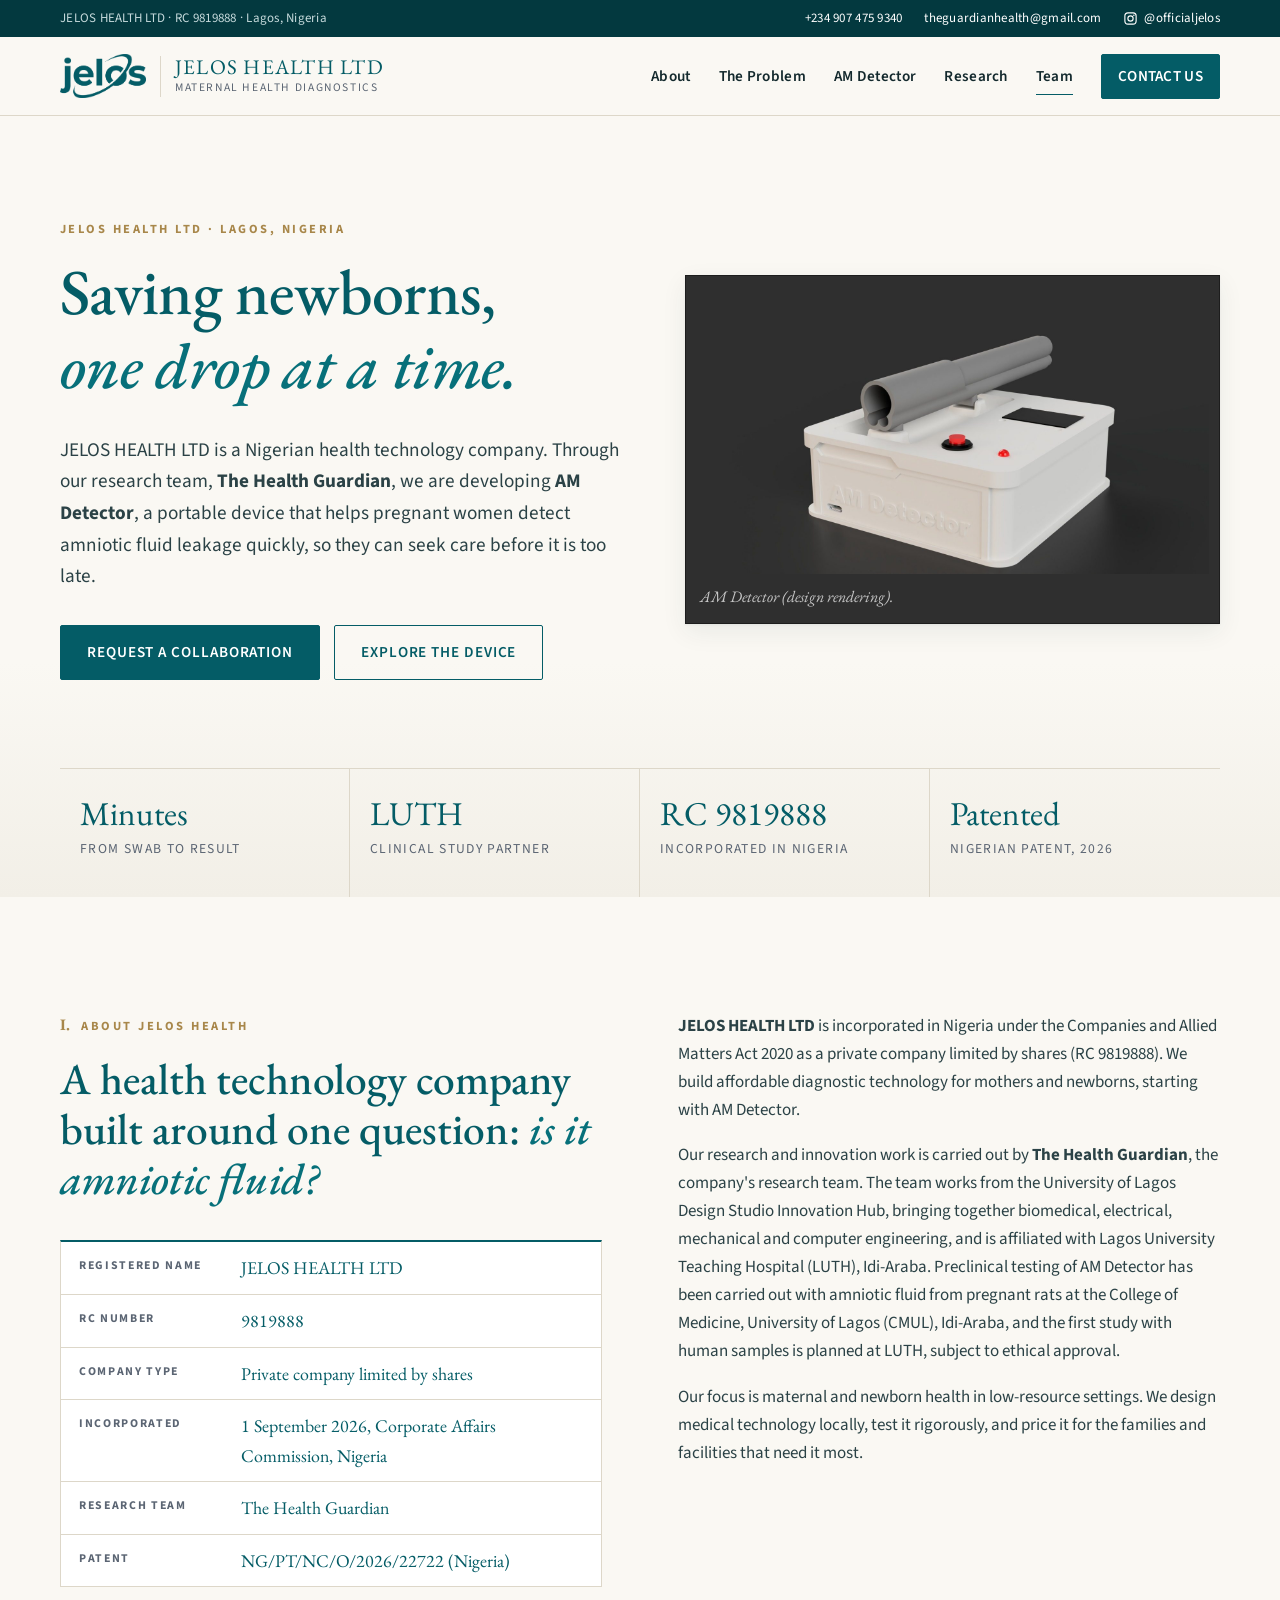
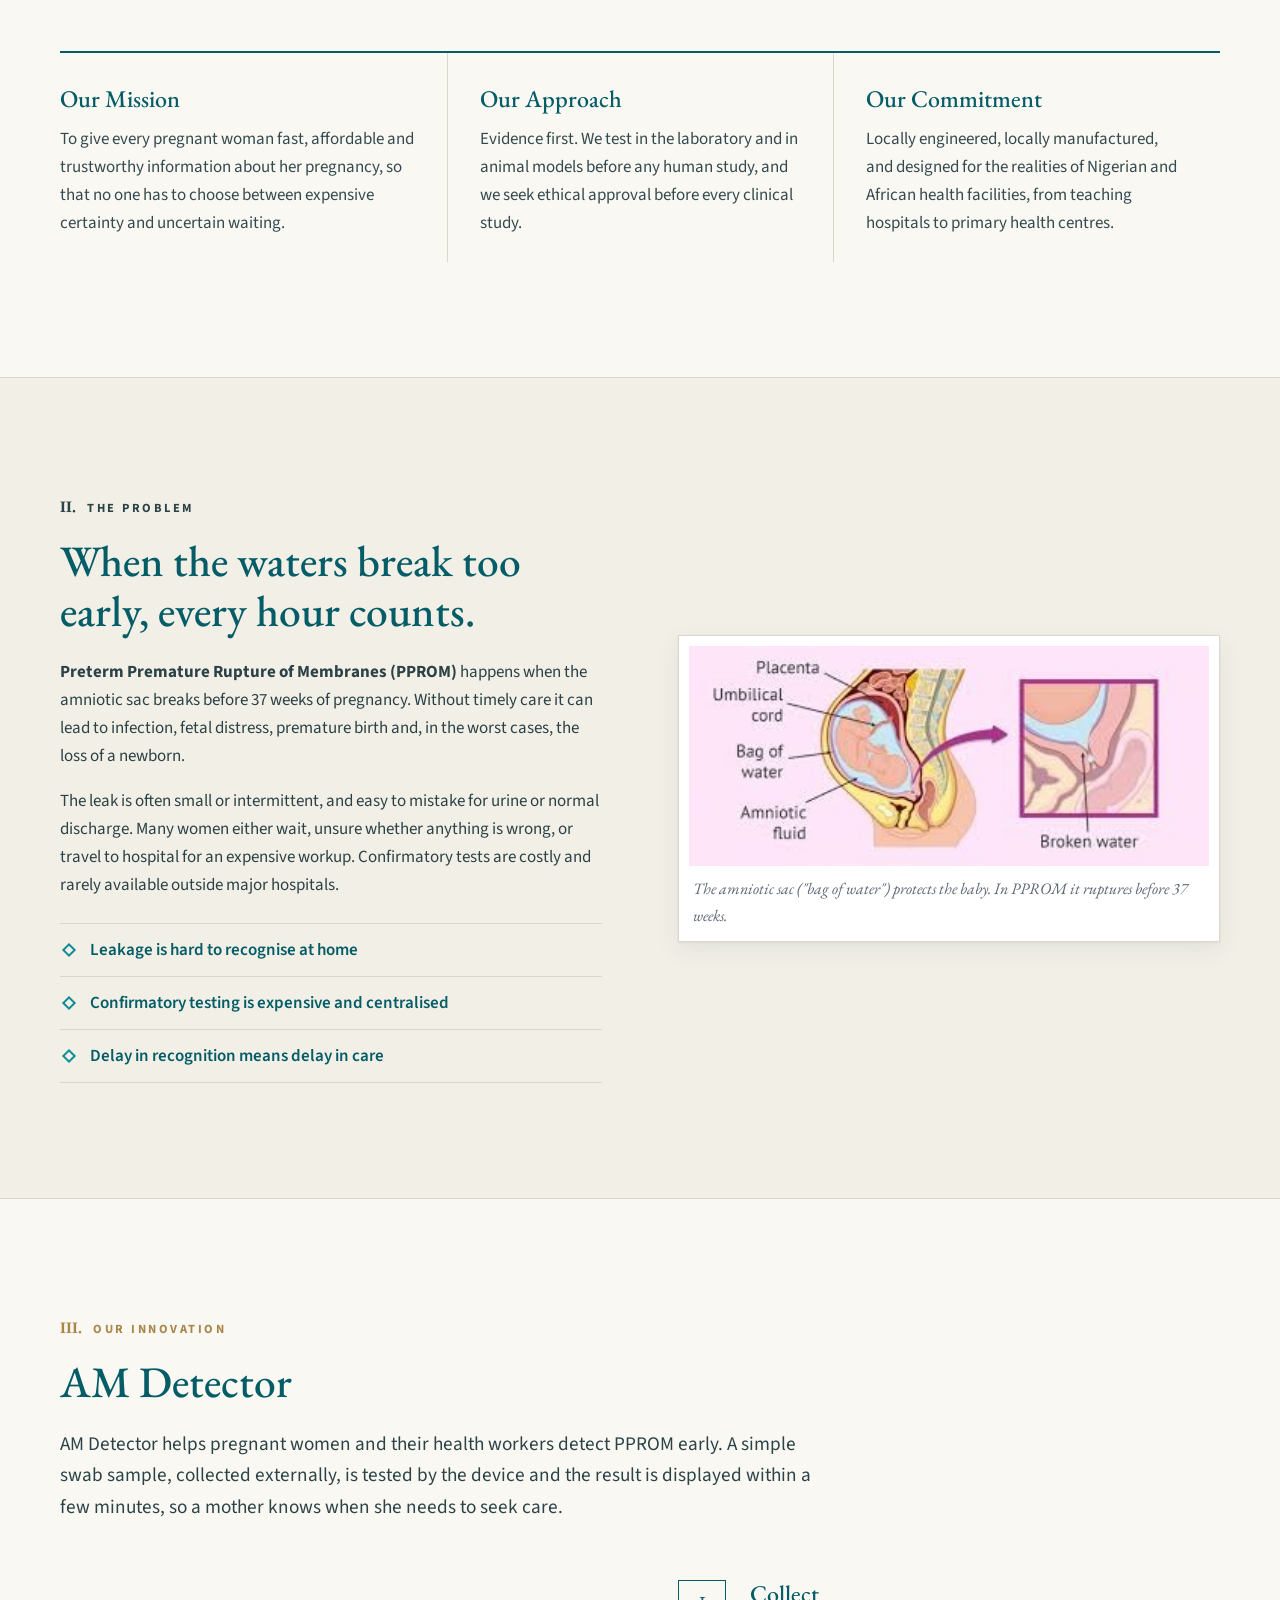
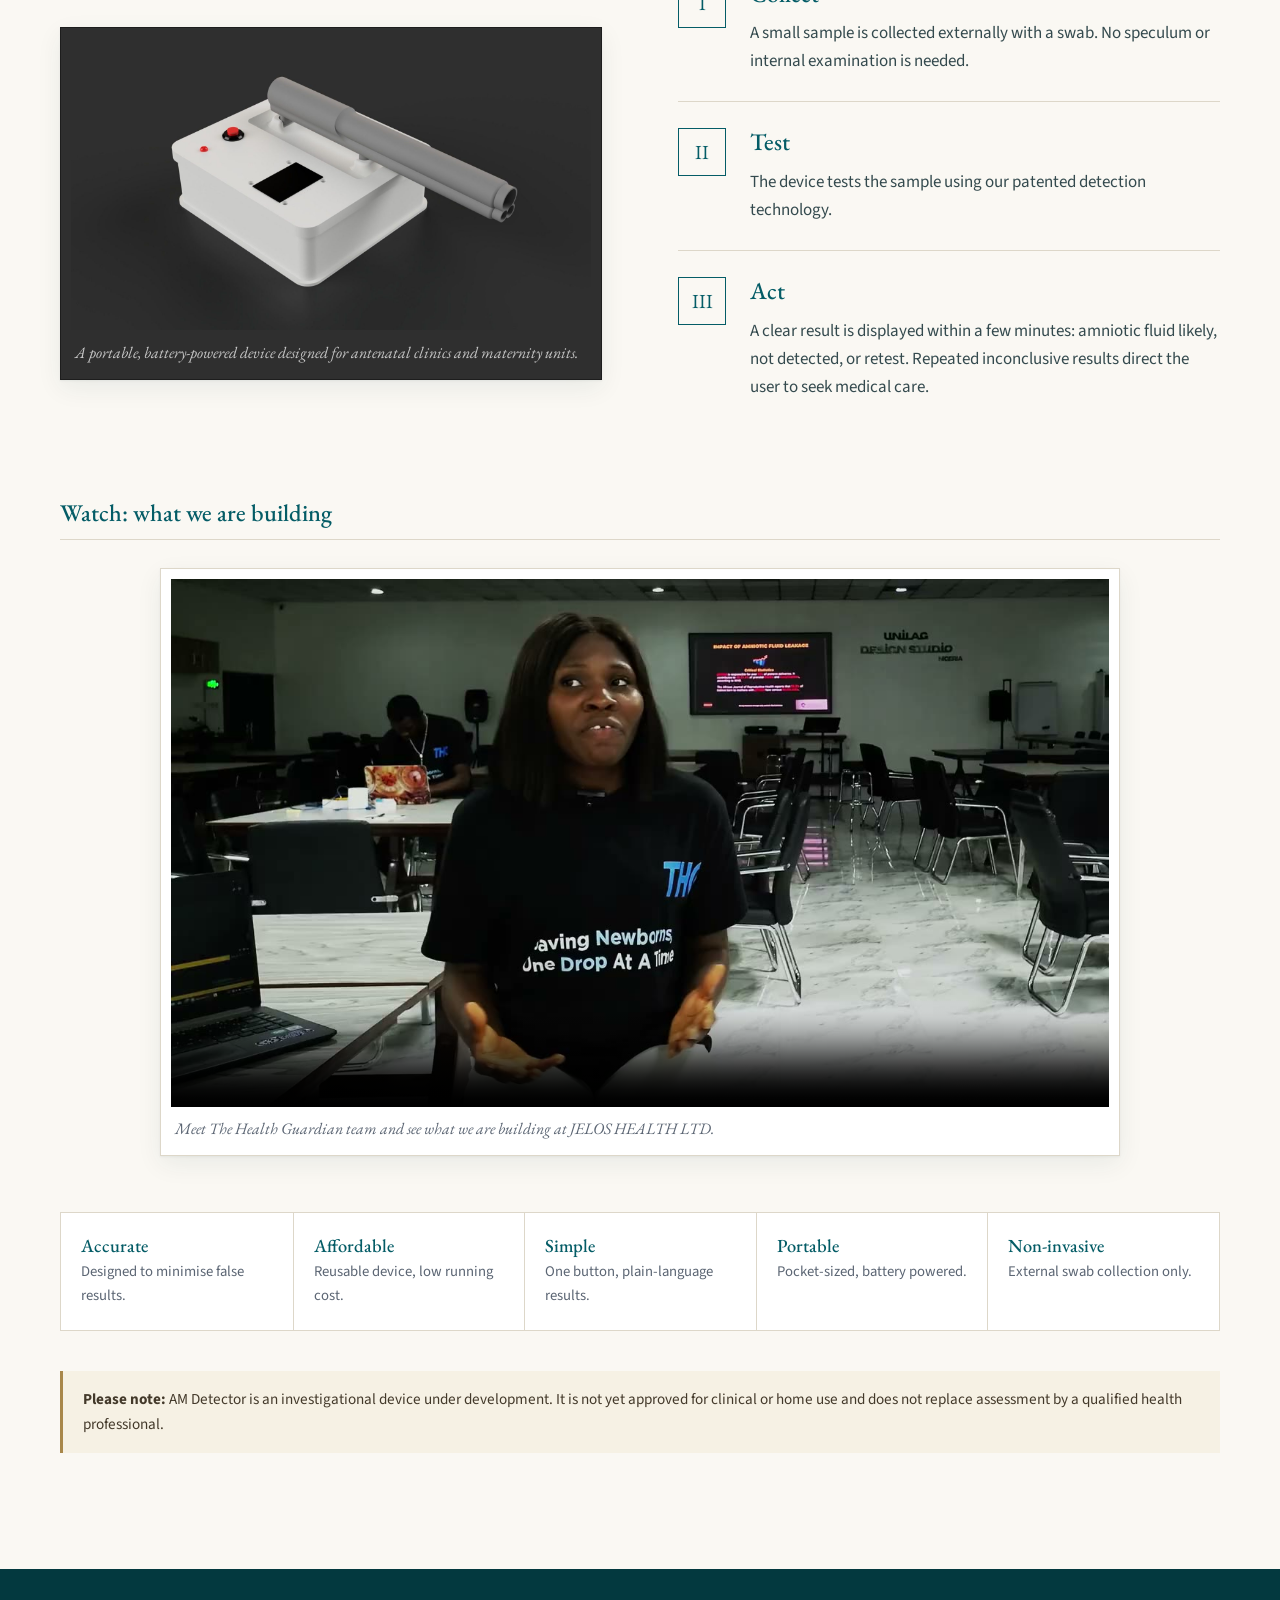
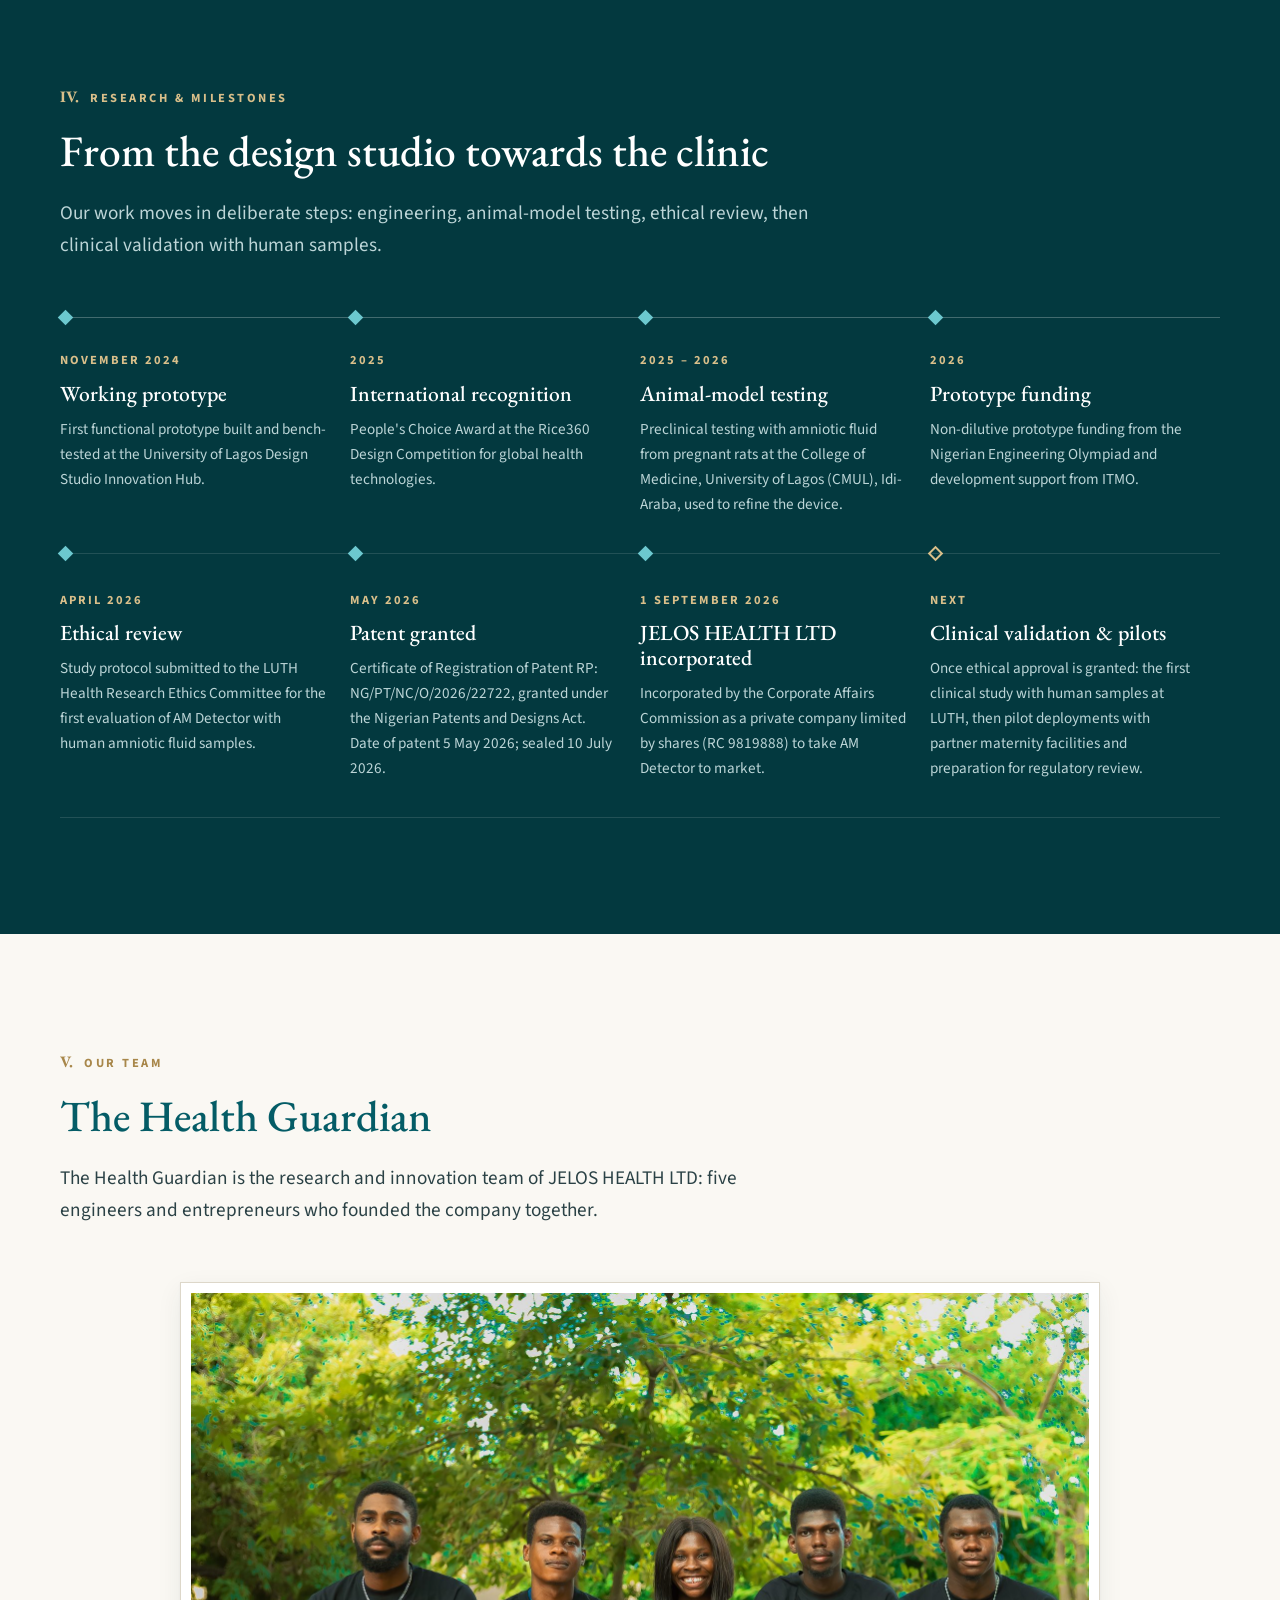
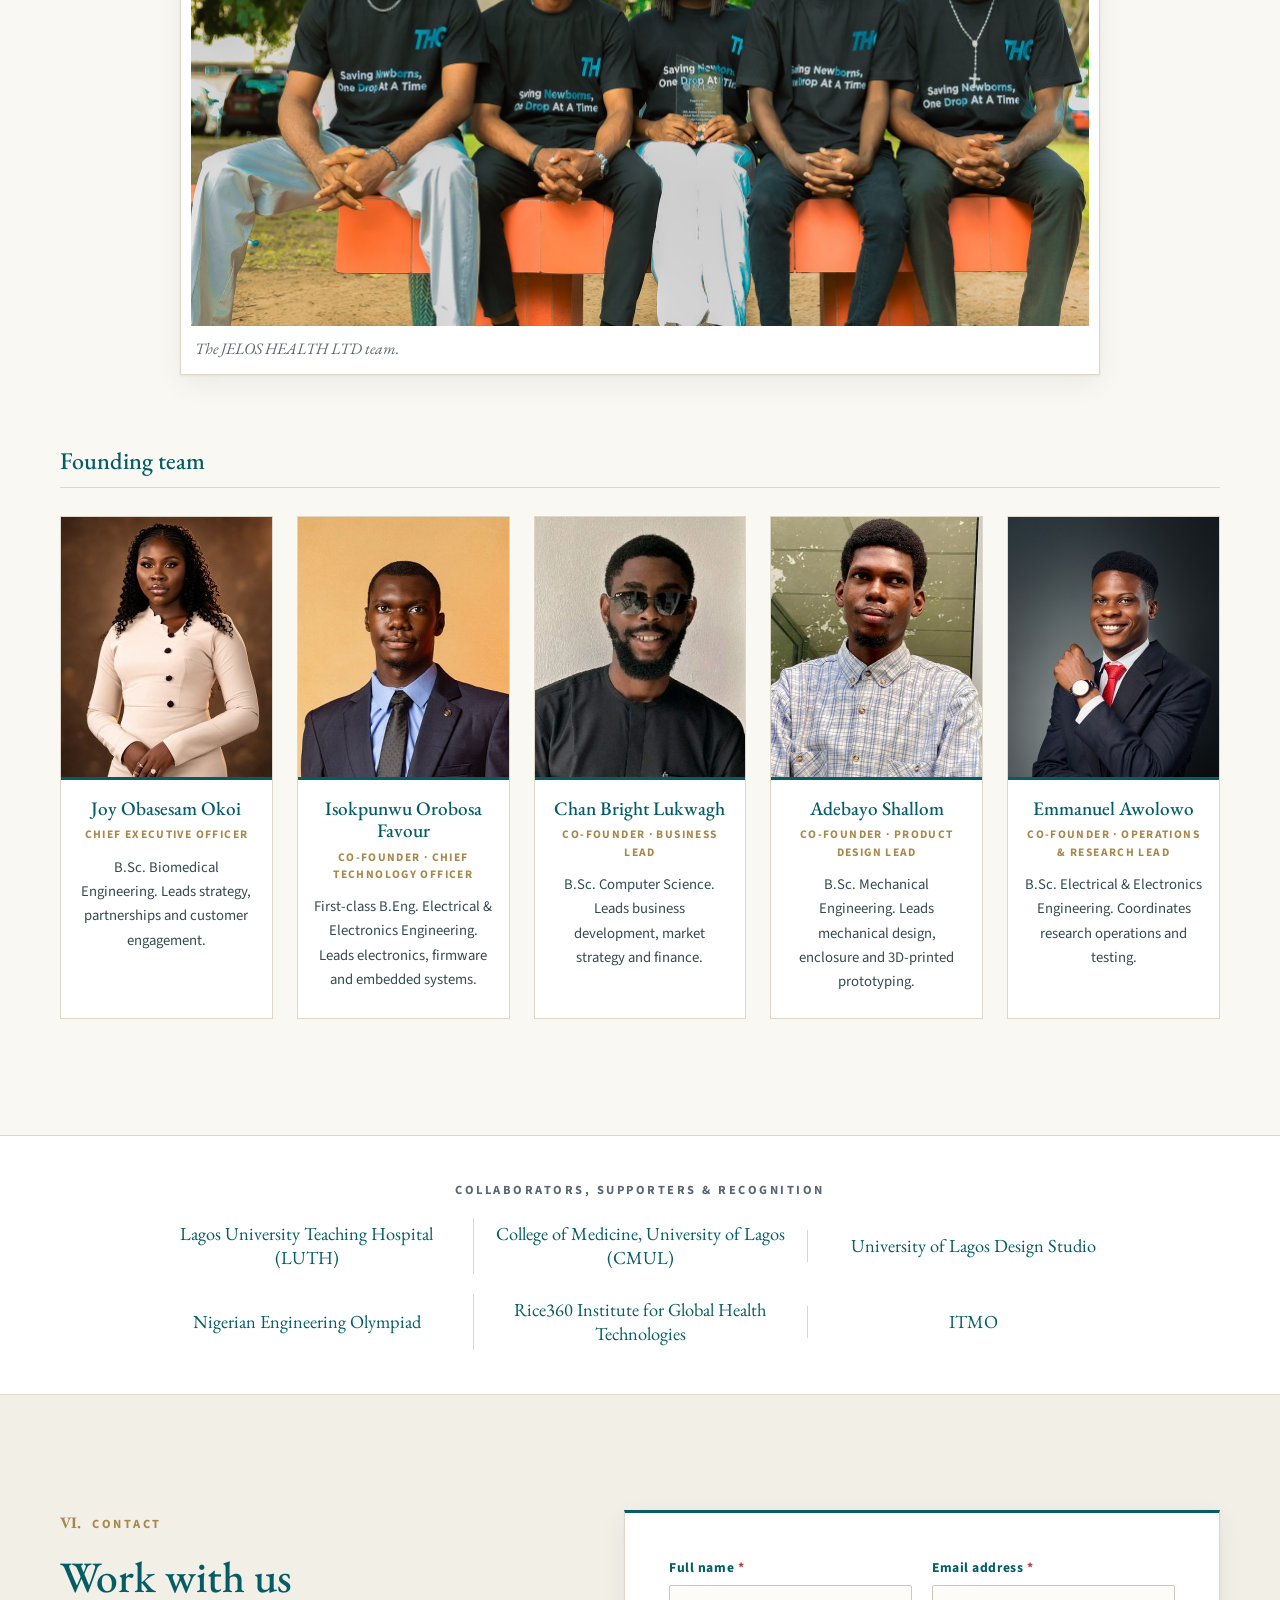
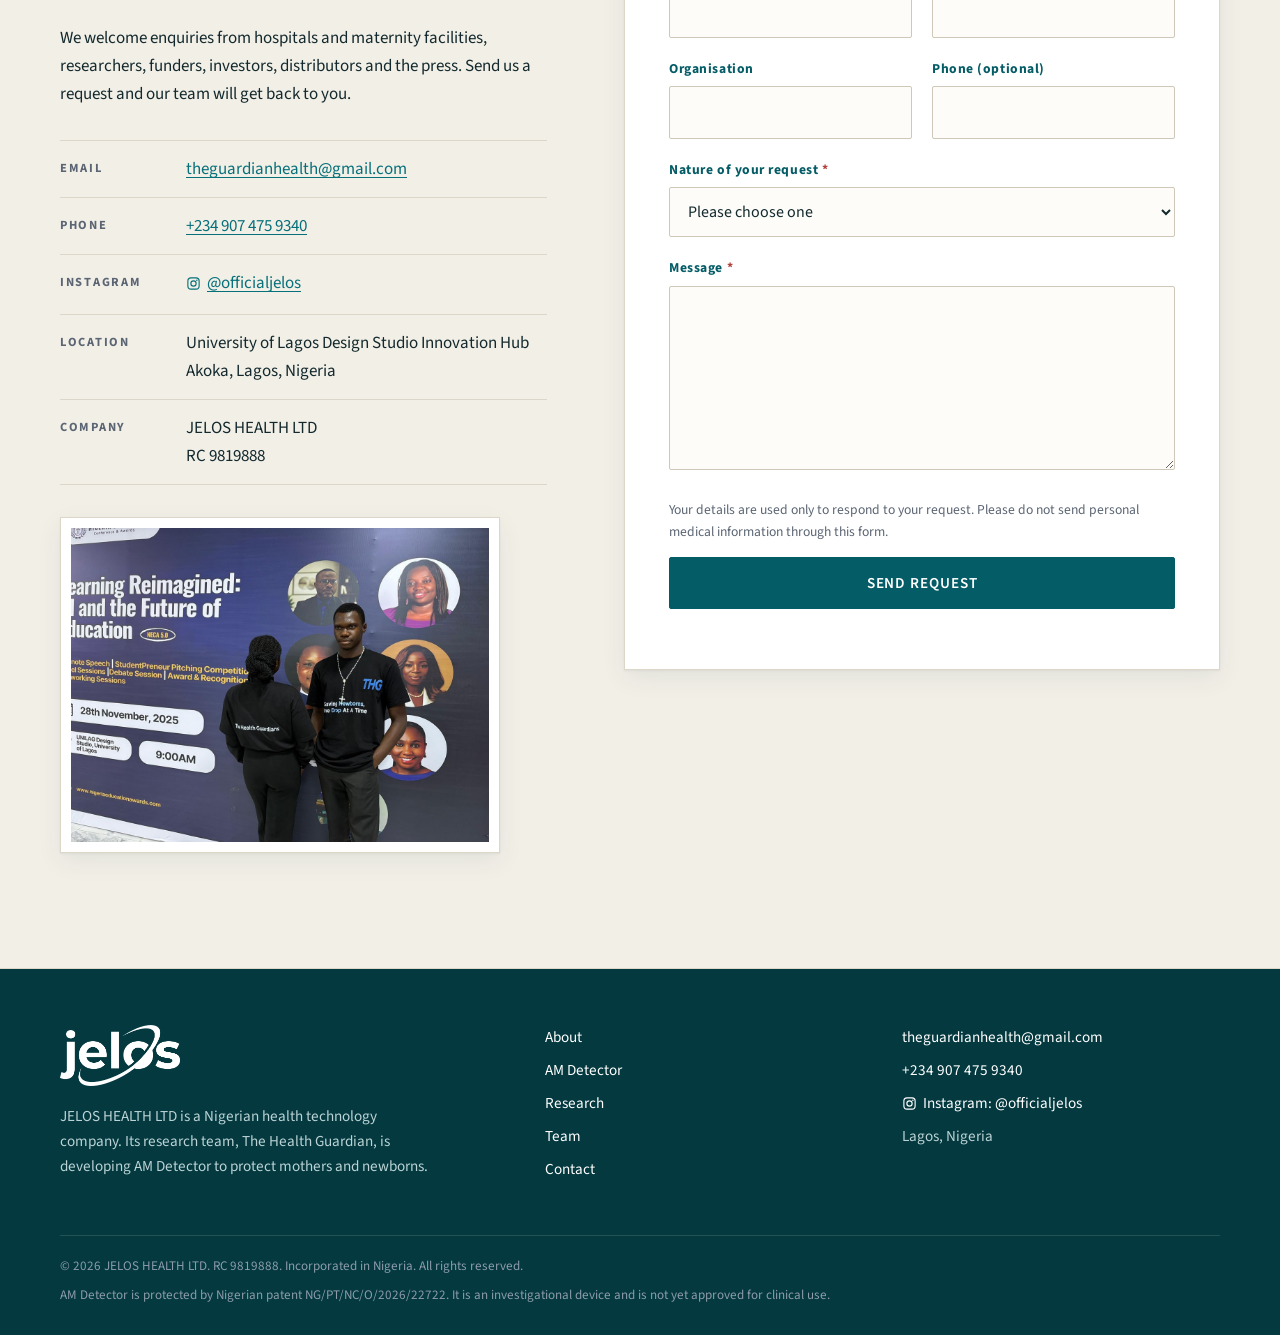
==== commit fe24e353: "Correct patent status and testing details - AM Detector is patented: Nigerian patent RP NG/PT/NC/O/2" ====
--- a/index.html
+++ b/index.html
@@ -81,9 +81,9 @@
       <div class="container">
         <dl class="facts">
           <div><dt>Minutes</dt><dd>From swab to result</dd></div>
-          <div><dt>LUTH</dt><dd>Clinical research collaboration</dd></div>
+          <div><dt>LUTH</dt><dd>Clinical study partner</dd></div>
           <div><dt>RC 9819888</dt><dd>Incorporated in Nigeria</dd></div>
-          <div><dt>2026</dt><dd>Patent pending</dd></div>
+          <div><dt>Patented</dt><dd>Nigerian patent, 2026</dd></div>
         </dl>
       </div>
     </section>
@@ -100,11 +100,12 @@
             <div><dt>Company type</dt><dd>Private company limited by shares</dd></div>
             <div><dt>Incorporated</dt><dd>1 September 2026, Corporate Affairs Commission, Nigeria</dd></div>
             <div><dt>Research team</dt><dd>The Health Guardian</dd></div>
+            <div><dt>Patent</dt><dd>NG/PT/NC/O/2026/22722 (Nigeria)</dd></div>
           </dl>
         </div>
         <div class="prose">
           <p><strong>JELOS HEALTH LTD</strong> is incorporated in Nigeria under the Companies and Allied Matters Act 2020 as a private company limited by shares (RC 9819888). We build affordable diagnostic technology for mothers and newborns, starting with AM Detector.</p>
-          <p>Our research and innovation work is carried out by <strong>The Health Guardian</strong>, the company's research team. The team works from the University of Lagos Design Studio Innovation Hub, bringing together biomedical, electrical, mechanical and computer engineering, and carries out its clinical research in collaboration with Lagos University Teaching Hospital (LUTH), Idi-Araba.</p>
+          <p>Our research and innovation work is carried out by <strong>The Health Guardian</strong>, the company's research team. The team works from the University of Lagos Design Studio Innovation Hub, bringing together biomedical, electrical, mechanical and computer engineering, and is affiliated with Lagos University Teaching Hospital (LUTH), Idi-Araba. Preclinical testing of AM Detector has been carried out with amniotic fluid from pregnant rats at the College of Medicine, University of Lagos (CMUL), Idi-Araba, and the first study with human samples is planned at LUTH, subject to ethical approval.</p>
           <p>Our focus is maternal and newborn health in low-resource settings. We design medical technology locally, test it rigorously, and price it for the families and facilities that need it most.</p>
         </div>
       </div>
@@ -116,7 +117,7 @@
           </article>
           <article>
             <h3>Our Approach</h3>
-            <p>Evidence first. We design carefully, test against clinical samples, and seek ethical approval before every clinical study.</p>
+            <p>Evidence first. We test in the laboratory and in animal models before any human study, and we seek ethical approval before every clinical study.</p>
           </article>
           <article>
             <h3>Our Commitment</h3>
@@ -168,7 +169,7 @@
             </li>
             <li>
               <h3>Test</h3>
-              <p>The device tests the sample using our patent-pending detection technology.</p>
+              <p>The device tests the sample using our patented detection technology.</p>
             </li>
             <li>
               <h3>Act</h3>
@@ -206,7 +207,7 @@
         <div class="section-head section-head--light">
           <p class="eyebrow"><span class="num">IV.</span> Research &amp; Milestones</p>
           <h2>From the design studio towards the clinic</h2>
-          <p class="lead">Our work moves in deliberate steps: engineering, laboratory testing, ethical review, then clinical validation.</p>
+          <p class="lead">Our work moves in deliberate steps: engineering, animal-model testing, ethical review, then clinical validation with human samples.</p>
         </div>
         <ol class="timeline">
           <li>
@@ -221,8 +222,8 @@
           </li>
           <li>
             <span class="timeline__date">2025 &ndash; 2026</span>
-            <h3>Testing on clinical samples</h3>
-            <p>Laboratory testing on amniotic fluid samples in collaboration with Lagos University Teaching Hospital (LUTH), used to refine the device.</p>
+            <h3>Animal-model testing</h3>
+            <p>Preclinical testing with amniotic fluid from pregnant rats at the College of Medicine, University of Lagos (CMUL), Idi-Araba, used to refine the device.</p>
           </li>
           <li>
             <span class="timeline__date">2026</span>
@@ -232,12 +233,12 @@
           <li>
             <span class="timeline__date">April 2026</span>
             <h3>Ethical review</h3>
-            <p>Study protocol submitted to the LUTH Health Research Ethics Committee for an expanded clinical evaluation.</p>
+            <p>Study protocol submitted to the LUTH Health Research Ethics Committee for the first evaluation of AM Detector with human amniotic fluid samples.</p>
           </li>
           <li>
             <span class="timeline__date">May 2026</span>
-            <h3>Patent pending</h3>
-            <p>Patent application for the AM Detector technology filed in Nigeria. The technology is patent pending.</p>
+            <h3>Patent granted</h3>
+            <p>Certificate of Registration of Patent RP: NG/PT/NC/O/2026/22722, granted under the Nigerian Patents and Designs Act. Date of patent 5 May 2026; sealed 10 July 2026.</p>
           </li>
           <li>
             <span class="timeline__date">1 September 2026</span>
@@ -247,7 +248,7 @@
           <li class="timeline__next">
             <span class="timeline__date">Next</span>
             <h3>Clinical validation &amp; pilots</h3>
-            <p>Ethically approved clinical study, pilot deployments with partner maternity facilities, and preparation for regulatory review.</p>
+            <p>Once ethical approval is granted: the first clinical study with human samples at LUTH, then pilot deployments with partner maternity facilities and preparation for regulatory review.</p>
           </li>
         </ol>
       </div>
@@ -309,6 +310,7 @@
         <p class="support__label">Collaborators, supporters &amp; recognition</p>
         <ul class="support__list">
           <li>Lagos University Teaching Hospital (LUTH)</li>
+          <li>College of Medicine, University of Lagos (CMUL)</li>
           <li>University of Lagos Design Studio</li>
           <li>Nigerian Engineering Olympiad</li>
           <li>Rice360 Institute for Global Health Technologies</li>
@@ -423,7 +425,7 @@
     </div>
     <div class="container site-footer__legal">
       <span>&copy; <span id="year">2026</span> JELOS HEALTH LTD. RC 9819888. Incorporated in Nigeria. All rights reserved.</span>
-      <span>AM Detector is an investigational device and is not yet approved for clinical use.</span>
+      <span>AM Detector is protected by Nigerian patent NG/PT/NC/O/2026/22722. It is an investigational device and is not yet approved for clinical use.</span>
     </div>
   </footer>
 
--- a/styles.css
+++ b/styles.css
@@ -183,7 +183,8 @@
 /* Support strip */
 .support { padding: 44px 0; background: var(--paper); border-top: 1px solid var(--rule); }
 .support__label { text-align: center; font-size: .78rem; font-weight: 700; letter-spacing: .2em; text-transform: uppercase; color: var(--muted); margin-bottom: 18px; }
-.support__list { list-style: none; margin: 0 auto; padding: 0; display: grid; grid-template-columns: repeat(5, 1fr); align-items: center; row-gap: 18px; }
+.support__list { list-style: none; margin: 0 auto; padding: 0; max-width: 1000px; display: grid; grid-template-columns: repeat(3, 1fr); align-items: center; row-gap: 20px; }
+.support__list li:nth-child(3n+1) { border-left: 0; }
 .support__list li { font-family: var(--serif); font-size: 1.15rem; line-height: 1.3; color: var(--brand); padding: 4px 18px; text-align: center; }
 .support__list li + li { border-left: 1px solid var(--rule); }
 
@@ -231,8 +232,6 @@
   .principles > div:nth-child(4) { border-left: 0; }
   .principles > div:nth-child(n+4) { border-top: 1px solid var(--rule); }
   .timeline { grid-template-columns: repeat(2, 1fr); }
-  .support__list { grid-template-columns: repeat(3, 1fr); }
-  .support__list li:nth-child(4) { border-left: 0; }
   .timeline li:nth-child(n+3) { padding-top: 36px; }
 }
 @media (max-width: 900px) {
